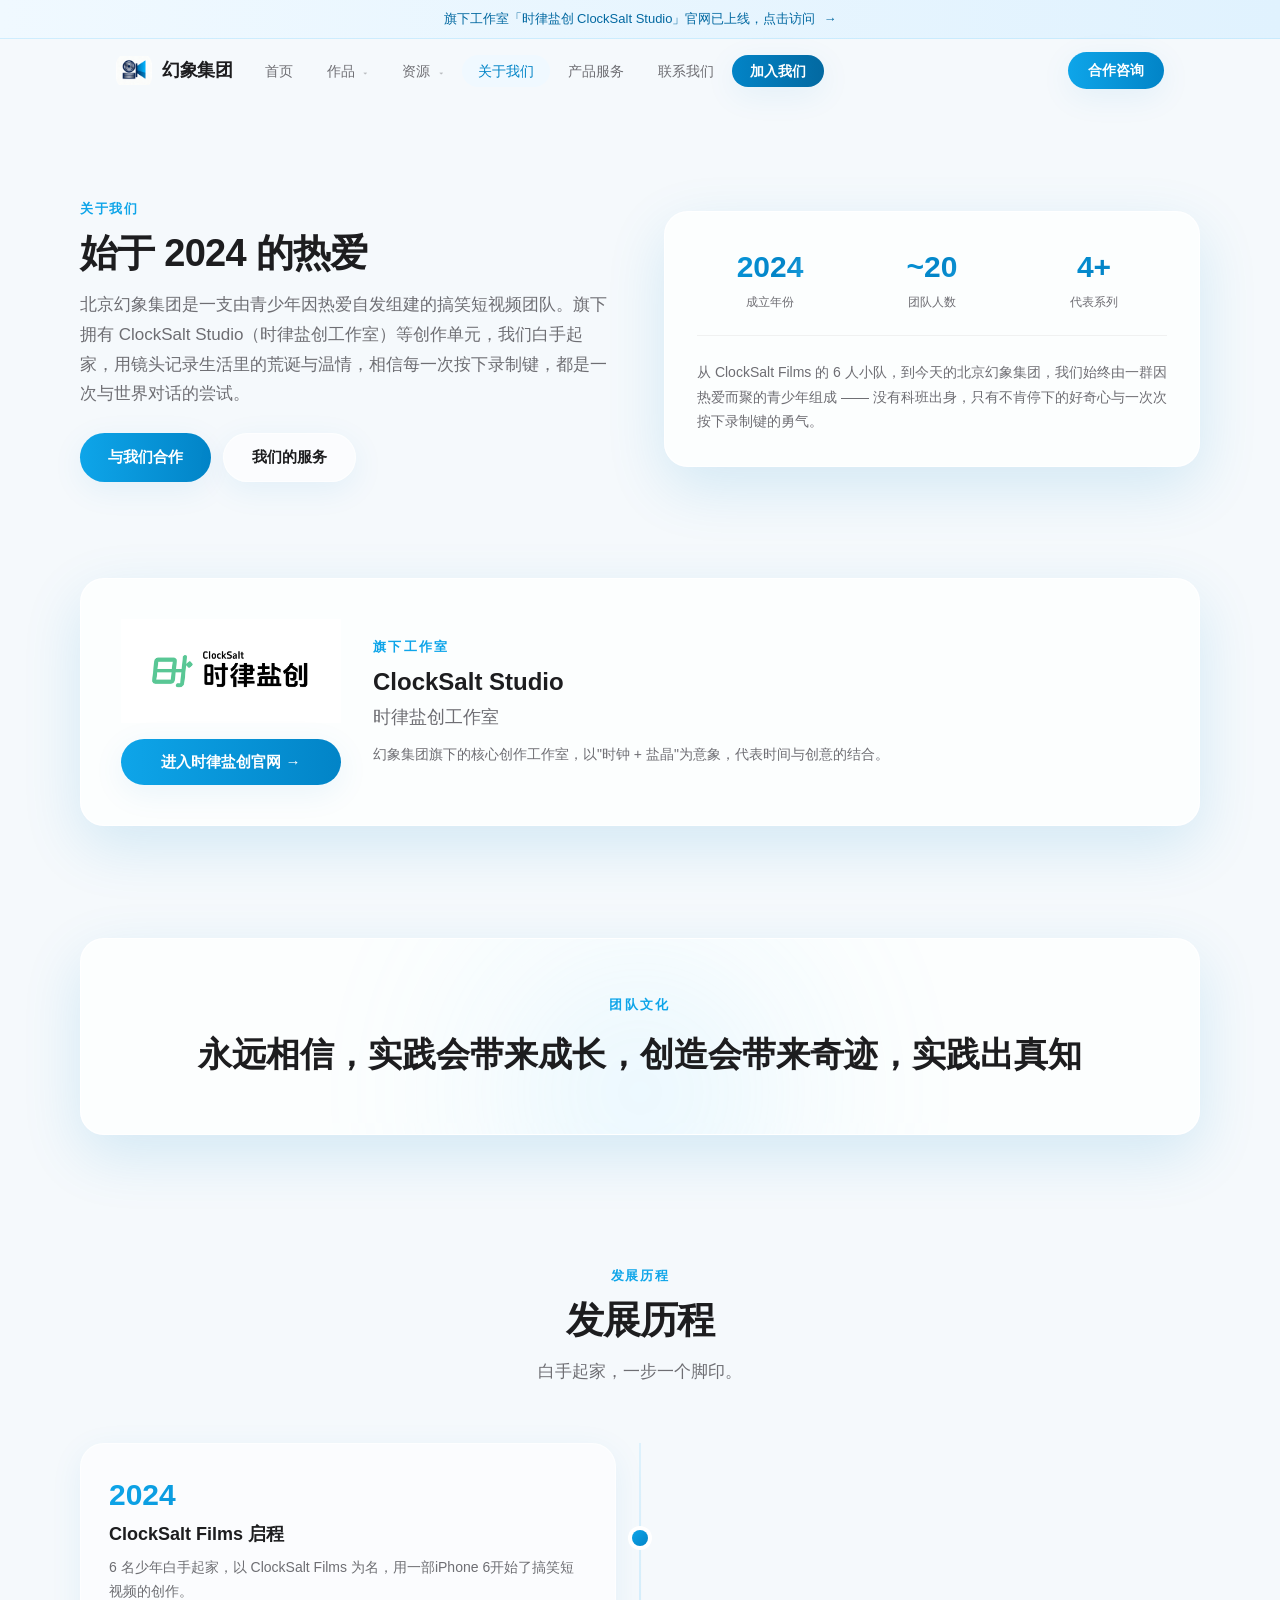
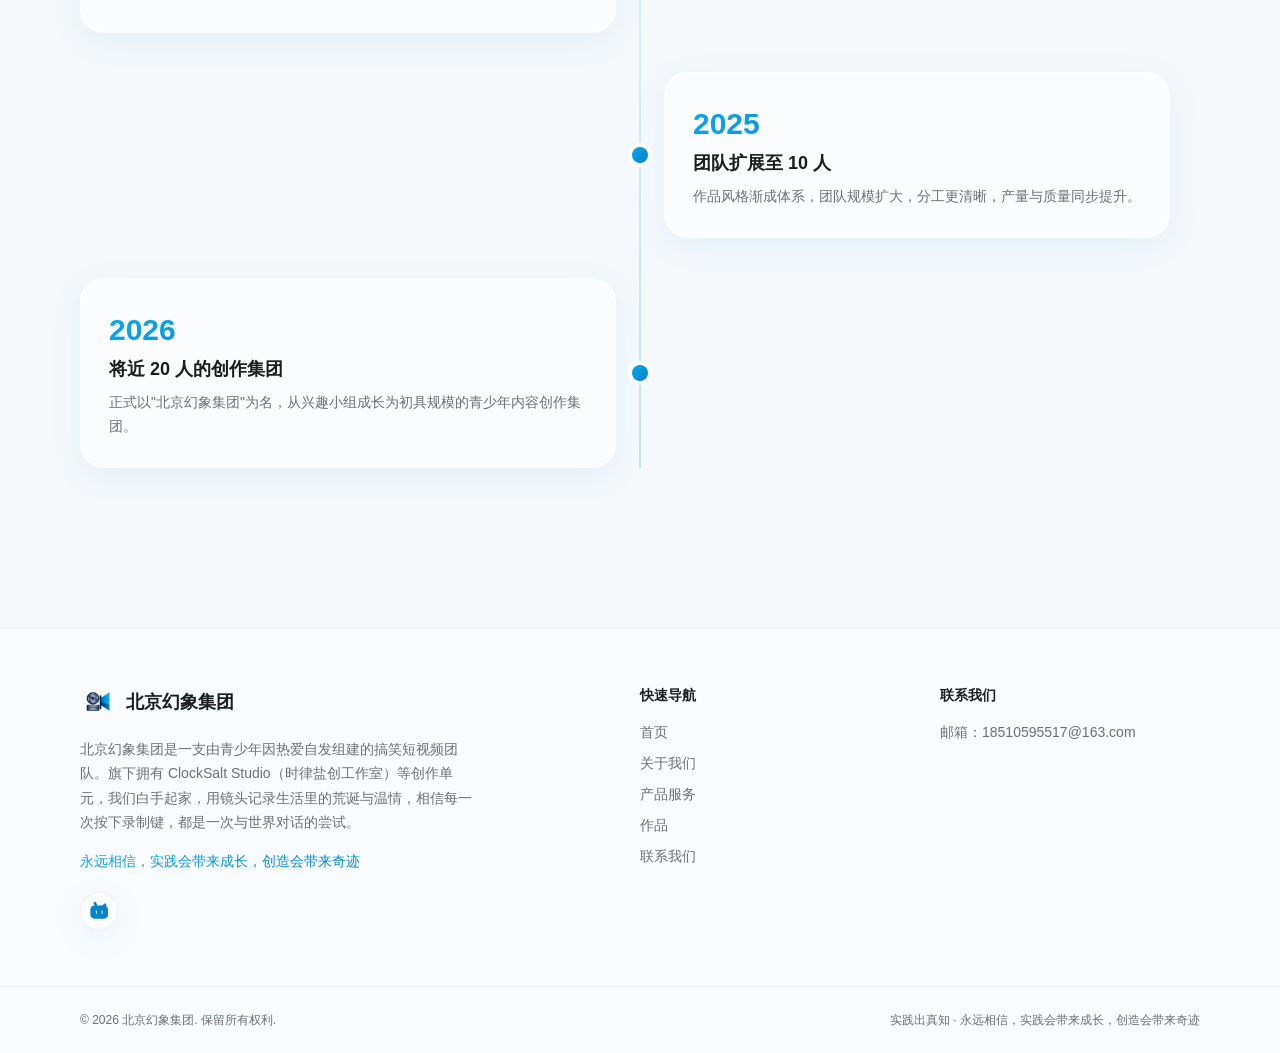
==== about.html @ 4c4ef6c3 "Add files via upload" ====
<!DOCTYPE html>
<html lang="zh-CN">
<head>
  <meta charset="UTF-8" />
  <meta name="viewport" content="width=device-width, initial-scale=1.0" />
  <title>关于我们 —— 北京幻象集团</title>
  <meta name="description" content="始于 2024 的热爱。北京幻象集团由一群因热爱而聚的青少年组成，从 ClockSalt Films 的 6 人小队成长为将近 20 人的创作集团。" />
  <link rel="icon" type="image/svg+xml" href="assets/logo-huanxiang.png" />
  <link rel="stylesheet" href="css/style.css" />
</head>
<body>

  <!-- ===== 导航栏 ===== -->
  <header class="navbar">
    <a class="announce-strip" href="https://clocksalt1312.github.io" target="_blank" rel="noopener noreferrer">
      旗下工作室「时律盐创 ClockSalt Studio」官网已上线，点击访问 <span class="arrow">→</span>
    </a>
    <nav class="navbar-inner">
      <a href="index.html" class="nav-logo">
        <img src="assets/logo-huanxiang.png" alt="北京幻象集团 Logo" />
        <span>幻象集团</span>
      </a>
      <ul class="nav-links">
        <li><a href="index.html">首页</a></li>
        <li class="has-dropdown">
          <a href="works.html">作品 <span class="caret">▾</span></a>
          <div class="nav-dropdown glass-strong">
            <a class="nav-dropdown-link" href="https://space.bilibili.com/3494359196502977/lists/8658534?type=season" target="_blank" rel="noopener">《公园瞎晃实录》<span class="tag-new">NEW</span></a>
            <a class="nav-dropdown-link" href="https://space.bilibili.com/3494359196502977/lists/5940657?type=season" target="_blank" rel="noopener">《逃单惊魂》</a>
            <a class="nav-dropdown-link" href="https://space.bilibili.com/3494359196502977/lists/5930737?type=season" target="_blank" rel="noopener">《奶龙风云1》</a>
            <a class="nav-dropdown-link" href="https://www.bilibili.com/video/BV1JXviBsEmG" target="_blank" rel="noopener">《过年》</a>
            <a class="nav-dropdown-link" href="https://www.bilibili.com/video/BV12yfXBuE7D" target="_blank" rel="noopener">《铁门漂流记》</a>
            <div class="nav-dropdown-footer">
              <a href="works.html">查看全部作品 →</a>
            </div>
          </div>
        </li>
        <li class="has-dropdown">
          <a href="resources.html">资源 <span class="caret">▾</span></a>
          <div class="nav-dropdown glass-strong">
            <a class="nav-dropdown-link" href="https://1849677050.share.123pan.cn/123pan/cn3ovd-cGKn3?pwd=TtZl#" target="_blank" rel="noopener">《逃单惊魂》系列资源</a>
            <a class="nav-dropdown-link" href="https://1849677050.share.123pan.cn/123pan/cn3ovd-40o23?pwd=vuzb#" target="_blank" rel="noopener">《奶龙风云1》系列资源</a>
            <a class="nav-dropdown-link" href="https://1849677050.share.123pan.cn/123pan/cn3ovd-Yn623?pwd=z4V4#" target="_blank" rel="noopener">《过年》资源</a>
            <a class="nav-dropdown-link" href="https://1849677050.share.123pan.cn/123pan/cn3ovd-jhN23?pwd=LyRt#" target="_blank" rel="noopener">《铁门漂流记》资源</a>
            <div class="nav-dropdown-footer">
              <a href="resources.html">查看全部资源 →</a>
            </div>
          </div>
        </li>
        <li><a href="about.html" class="active">关于我们</a></li>
        <li><a href="services.html">产品服务</a></li>
        <li><a href="contact.html">联系我们</a></li>
        <li><a href="https://clocksalt1312.github.io/jobs.html" target="_blank" rel="noopener" class="btn-jobs">加入我们</a></li>
      </ul>
      <div class="nav-right">
        <a href="contact.html" class="nav-cta">合作咨询</a>
        <button class="hamburger" aria-label="切换菜单">
          <span class="bars"><span class="bar"></span><span class="bar"></span><span class="bar"></span></span>
        </button>
      </div>
    </nav>
    <div class="mobile-menu">
      <ul class="mobile-menu-list glass-strong">
        <li><a href="index.html">首页</a></li>
        <li><a href="about.html" class="active">关于我们</a></li>
        <li><a href="services.html">产品服务</a></li>
        <li><a href="works.html">作品</a></li>
        <li><a href="resources.html">资源</a></li>
        <li><a href="contact.html">联系我们</a></li>
        <li><a href="https://clocksalt1312.github.io/jobs.html" target="_blank" rel="noopener" class="m-cta" style="background:linear-gradient(90deg, #0284c7, #0369a1);">加入我们</a></li>
      </ul>
    </div>
  </header>

  <main class="page-top">
    <!-- ===== 公司简介 ===== -->
    <section class="section container">
      <div class="about-grid">
        <div class="reveal">
          <div class="section-head left">
            <span class="eyebrow">关于我们</span>
            <h2>始于 2024 的热爱</h2>
            <p class="subtitle">北京幻象集团是一支由青少年因热爱自发组建的搞笑短视频团队。旗下拥有 ClockSalt Studio（时律盐创工作室）等创作单元，我们白手起家，用镜头记录生活里的荒诞与温情，相信每一次按下录制键，都是一次与世界对话的尝试。</p>
          </div>
          <div class="about-actions">
            <a href="contact.html" class="btn btn-primary">与我们合作</a>
            <a href="services.html" class="btn btn-glass">我们的服务</a>
          </div>
        </div>

        <div class="reveal" data-delay="120">
          <div class="card glass-strong stats-card">
            <div class="stats-row">
              <div>
                <p class="stat-num text-gradient">2024</p>
                <p class="stat-label">成立年份</p>
              </div>
              <div>
                <p class="stat-num text-gradient">~20</p>
                <p class="stat-label">团队人数</p>
              </div>
              <div>
                <p class="stat-num text-gradient">4+</p>
                <p class="stat-label">代表系列</p>
              </div>
            </div>
            <p class="stats-note">
              从 ClockSalt Films 的 6 人小队，到今天的北京幻象集团，我们始终由一群因热爱而聚的青少年组成 —— 没有科班出身，只有不肯停下的好奇心与一次次按下录制键的勇气。
            </p>
          </div>
        </div>
      </div>
    </section>

    <!-- ===== ClockSalt Studio 旗下工作室 ===== -->
    <section class="section container">
      <div class="reveal">
        <div class="card glass-strong studio-card">
          <div class="studio-flex">
            <div class="studio-logo-side">
              <img src="assets/logo-clocksalt.png" alt="ClockSalt Studio Logo" style="width:220px;height:auto;" />
              <a href="https://clocksalt1312.github.io" target="_blank" rel="noopener noreferrer" class="btn btn-primary" style="width:100%;">进入时律盐创官网 →</a>
            </div>
            <div>
              <p class="studio-eyebrow">旗下工作室</p>
              <h3 class="studio-name">ClockSalt Studio</h3>
              <p class="studio-cn">时律盐创工作室</p>
              <p class="card-text-sm">幻象集团旗下的核心创作工作室，以"时钟 + 盐晶"为意象，代表时间与创意的结合。</p>
            </div>
          </div>
        </div>
      </div>
    </section>

    <!-- ===== 团队文化 ===== -->
    <section class="section-lg container">
      <div class="reveal">
        <div class="card glass-strong culture-card">
          <div class="aurora" style="width:30vw;height:30vw;top:-20%;left:50%;transform:translateX(-50%);background:radial-gradient(circle, #7dd3fc, transparent 70%);"></div>
          <p class="culture-eyebrow">团队文化</p>
          <p class="culture-text">永远相信，实践会带来成长，创造会带来奇迹，实践出真知</p>
        </div>
      </div>
    </section>

    <!-- ===== 发展历程 ===== -->
    <section class="section-lg container">
      <div class="section-head reveal">
        <span class="eyebrow">发展历程</span>
        <h2>发展历程</h2>
        <p class="subtitle">白手起家，一步一个脚印。</p>
      </div>
      <div class="timeline">
        <div class="timeline-line"></div>
        <div class="timeline-items">
          <div class="reveal">
            <div class="timeline-item">
              <div class="timeline-content">
                <div class="card glass timeline-card">
                  <p class="timeline-year text-gradient">2024</p>
                  <h3 class="timeline-title">ClockSalt Films 启程</h3>
                  <p class="timeline-desc">6 名少年白手起家，以 ClockSalt Films 为名，用一部iPhone 6开始了搞笑短视频的创作。</p>
                </div>
              </div>
              <div class="timeline-dot"></div>
            </div>
          </div>
          <div class="reveal" data-delay="100">
            <div class="timeline-item flip">
              <div class="timeline-content">
                <div class="card glass timeline-card">
                  <p class="timeline-year text-gradient">2025</p>
                  <h3 class="timeline-title">团队扩展至 10 人</h3>
                  <p class="timeline-desc">作品风格渐成体系，团队规模扩大，分工更清晰，产量与质量同步提升。</p>
                </div>
              </div>
              <div class="timeline-dot"></div>
            </div>
          </div>
          <div class="reveal" data-delay="200">
            <div class="timeline-item">
              <div class="timeline-content">
                <div class="card glass timeline-card">
                  <p class="timeline-year text-gradient">2026</p>
                  <h3 class="timeline-title">将近 20 人的创作集团</h3>
                  <p class="timeline-desc">正式以"北京幻象集团"为名，从兴趣小组成长为初具规模的青少年内容创作集团。</p>
                </div>
              </div>
              <div class="timeline-dot"></div>
            </div>
          </div>
        </div>
      </div>
    </section>
  </main>

  <!-- ===== 页脚 ===== -->
  <footer class="footer">
    <div class="container footer-grid">
      <div class="footer-brand">
        <div class="footer-logo-row">
          <img src="assets/logo-huanxiang.png" alt="北京幻象集团 Logo" />
          <span>北京幻象集团</span>
        </div>
        <p class="footer-intro">北京幻象集团是一支由青少年因热爱自发组建的搞笑短视频团队。旗下拥有 ClockSalt Studio（时律盐创工作室）等创作单元，我们白手起家，用镜头记录生活里的荒诞与温情，相信每一次按下录制键，都是一次与世界对话的尝试。</p>
        <p class="footer-manifesto text-gradient">永远相信，实践会带来成长，创造会带来奇迹</p>
        <div class="social-icons">
          <a class="social-icon" href="https://space.bilibili.com/3494359196502977?spm_id_from=333.1007.0.0" target="_blank" rel="noopener" aria-label="哔哩哔哩主页">
            <svg viewBox="0 0 24 24" fill="currentColor" xmlns="http://www.w3.org/2000/svg">
              <path d="M17.813 4.653h.854c1.51.054 2.769.578 3.773 1.574 1 1.012 1.594 2.298 1.585 3.85v6.845c0 1.546-.5 2.833-1.5 3.86-1 1.012-2.257 1.57-3.771 1.574H5.74c-1.515-.005-2.769-.563-3.771-1.574C1 19.755.5 18.468.5 16.922v-6.846c0-1.55.5-2.836 1.5-3.85 1.002-.996 2.256-1.52 3.771-1.573h.854l-1.355-1.295c-.39-.39-.595-.857-.595-1.43 0-.572.205-1.04.595-1.43.39-.39.857-.585 1.43-.585.572 0 1.04.195 1.43.585L9.553 4.65h6.93l1.928-1.928c.39-.39.857-.585 1.43-.585.572 0 1.04.195 1.43.585.39.39.585.857.585 1.43 0 .572-.195 1.04-.585 1.43l-1.355 1.297zm-9.4 6.745c-.39 0-.595.196-.595.586v3.34c0 .39.205.586.595.586.39 0 .586-.196.586-.586v-3.34c0-.39-.195-.586-.586-.586zm7.74 0c-.39 0-.586.196-.586.586v3.34c0 .39.195.586.586.586.39 0 .585-.196.585-.586v-3.34c0-.39-.195-.586-.585-.586z"/>
            </svg>
          </a>
        </div>
      </div>
      <div>
        <h4>快速导航</h4>
        <ul class="footer-links">
          <li><a href="index.html">首页</a></li>
          <li><a href="about.html">关于我们</a></li>
          <li><a href="services.html">产品服务</a></li>
          <li><a href="works.html">作品</a></li>
          <li><a href="contact.html">联系我们</a></li>
        </ul>
      </div>
      <div>
        <h4>联系我们</h4>
        <ul class="footer-links">
          <li>邮箱：18510595517@163.com</li>
        </ul>
      </div>
    </div>
    <div class="footer-bottom">
      <div class="container footer-bottom-inner">
        <p>© 2026 北京幻象集团. 保留所有权利.</p>
        <p>实践出真知 · 永远相信，实践会带来成长，创造会带来奇迹</p>
      </div>
    </div>
  </footer>

  <script src="js/main.js"></script>
</body>
</html>
---- css/style.css ----
/* ============================================================
   北京幻象集团官网 —— 纯静态版样式
   液态玻璃（Liquid Glass）设计系统 · 天蓝色主题
   ============================================================ */

:root {
  --bg: #f5f9fc;
  --ink: #1d1d1f;
  --graphite: #6e6e73;
  --glass-bg: rgba(255, 255, 255, 0.55);
  --glass-border: rgba(255, 255, 255, 0.65);
  /* 天蓝色系 */
  --mirage-50: #f0f9ff;
  --mirage-100: #e0f2fe;
  --mirage-200: #bae6fd;
  --mirage-300: #7dd3fc;
  --mirage-400: #38bdf8;
  --mirage-500: #0ea5e9;
  --mirage-600: #0284c7;
  --mirage-700: #0369a1;
  --shadow-glass: 0 8px 32px rgba(2, 132, 199, 0.08);
  --shadow-glass-lg: 0 20px 60px rgba(2, 132, 199, 0.14);
  --ease-out: cubic-bezier(0.22, 1, 0.36, 1);
}

* { box-sizing: border-box; margin: 0; padding: 0; }

html { scroll-behavior: smooth; }

body {
  background: var(--bg);
  color: var(--ink);
  font-family: -apple-system, BlinkMacSystemFont, 'PingFang SC',
    'Helvetica Neue', 'Microsoft YaHei', sans-serif;
  -webkit-font-smoothing: antialiased;
  text-rendering: optimizeLegibility;
  overflow-x: hidden;
  line-height: 1.5;
}

a { color: inherit; text-decoration: none; }
ul { list-style: none; }
img { display: block; max-width: 100%; }

.container {
  max-width: 1120px;
  margin: 0 auto;
  padding-left: 24px;
  padding-right: 24px;
}
@media (min-width: 640px) {
  .container { padding-left: 36px; padding-right: 36px; }
}

/* ===== 玻璃材质 ===== */
.glass {
  background: var(--glass-bg);
  backdrop-filter: blur(20px) saturate(180%);
  -webkit-backdrop-filter: blur(20px) saturate(180%);
  border: 1px solid var(--glass-border);
  box-shadow: var(--shadow-glass);
}
.glass-strong {
  background: rgba(255, 255, 255, 0.72);
  backdrop-filter: blur(28px) saturate(200%);
  -webkit-backdrop-filter: blur(28px) saturate(200%);
  border: 1px solid rgba(255, 255, 255, 0.8);
  box-shadow: var(--shadow-glass-lg);
}
.card {
  border-radius: 24px;
  transition: transform 0.35s var(--ease-out), box-shadow 0.35s var(--ease-out);
}
a > .card:hover, .card.hoverable:hover {
  transform: translateY(-4px);
  box-shadow: var(--shadow-glass-lg);
}

/* ===== 渐变文字（天蓝） ===== */
.text-gradient {
  background: linear-gradient(120deg, #0ea5e9 0%, #0284c7 55%, #38bdf8 100%);
  -webkit-background-clip: text;
  background-clip: text;
  -webkit-text-fill-color: transparent;
  color: transparent;
}

/* ===== 极光背景斑（低饱和，克制） ===== */
.aurora {
  position: absolute;
  border-radius: 9999px;
  filter: blur(100px);
  opacity: 0.3;
  pointer-events: none;
}
@keyframes float {
  0%, 100% { transform: translateY(0); }
  50% { transform: translateY(-12px); }
}
.animate-float { animation: float 6s ease-in-out infinite; }

/* ===== 几何图标（替代 emoji，去 AI 味） ===== */
.card-icon {
  display: grid;
  place-items: center;
  width: 52px;
  height: 52px;
  margin-bottom: 20px;
  border-radius: 16px;
  background: linear-gradient(135deg, var(--mirage-400), var(--mirage-600));
  box-shadow: var(--shadow-glass);
}
.card-icon svg {
  width: 24px;
  height: 24px;
  stroke: #fff;
  fill: none;
  stroke-width: 2;
  stroke-linecap: round;
  stroke-linejoin: round;
}

/* ===== 滚动揭示 ===== */
.reveal {
  opacity: 0;
  transform: translateY(28px);
  transition: opacity 0.7s var(--ease-out), transform 0.7s var(--ease-out);
  will-change: opacity, transform;
}
.reveal.is-visible { opacity: 1; transform: translateY(0); }

/* ===== 顶部公告条（时律盐创官网入口） ===== */
.announce-strip {
  display: flex;
  align-items: center;
  justify-content: center;
  gap: 8px;
  padding: 9px 16px;
  font-size: 13px;
  font-weight: 500;
  color: var(--mirage-700);
  background: linear-gradient(90deg, var(--mirage-50), var(--mirage-100));
  border-bottom: 1px solid rgba(186, 230, 253, 0.6);
  text-align: center;
  transition: background 0.2s;
}
.announce-strip:hover { background: linear-gradient(90deg, var(--mirage-100), var(--mirage-200)); }
.announce-strip .arrow { font-weight: 700; }

/* ===== 导航栏 ===== */
.navbar {
  position: fixed;
  top: 0; left: 0; right: 0;
  z-index: 50;
  transition: all 0.3s;
}
.navbar.scrolled {
  background: rgba(255, 255, 255, 0.72);
  backdrop-filter: blur(28px) saturate(200%);
  -webkit-backdrop-filter: blur(28px) saturate(200%);
  border-bottom: 1px solid rgba(255, 255, 255, 0.8);
  box-shadow: var(--shadow-glass);
}
.navbar-inner {
  max-width: 1120px;
  margin: 0 auto;
  padding: 0 24px;
  height: 64px;
  display: flex;
  align-items: center;
  justify-content: flex-start;
  gap: 12px;
}
@media (min-width: 640px) { .navbar-inner { padding: 0 36px; gap: 16px; } }

.nav-logo {
  display: flex;
  align-items: center;
  gap: 10px;
  flex-shrink: 0;
}
.nav-logo img {
  height: 36px;
  width: 36px;
  border-radius: 12px;
  object-fit: contain;
}
.nav-logo span {
  font-size: 18px;
  font-weight: 600;
  letter-spacing: -0.02em;
  color: var(--ink);
}

.nav-links {
  display: none;
  align-items: center;
  gap: 2px;
}
@media (min-width: 768px) { .nav-links { display: flex; } }

.nav-links a {
  padding: 8px 16px;
  border-radius: 9999px;
  font-size: 14px;
  font-weight: 500;
  color: var(--graphite);
  transition: color 0.2s, background 0.2s;
}
.nav-links a:hover { color: var(--ink); background: rgba(0, 0, 0, 0.05); }
.nav-links a.active { color: var(--mirage-600); background: var(--mirage-50); }

/* ---- 作品下拉菜单（仅桌面端） ---- */
.has-dropdown { position: relative; }
.has-dropdown > a .caret {
  display: inline-block;
  font-size: 9px;
  margin-left: 5px;
  opacity: 0.45;
  transition: opacity 0.2s, transform 0.2s;
}
.has-dropdown:hover > a .caret { opacity: 1; transform: translateY(1px); }
.nav-dropdown {
  position: absolute;
  top: 100%;
  left: -8px;
  margin-top: 6px;
  min-width: 200px;
  padding: 6px;
  border-radius: 16px;
  opacity: 0;
  visibility: hidden;
  transform: translateY(-8px);
  transition: opacity 0.2s, visibility 0.2s, transform 0.2s;
  z-index: 100;
}
@media (min-width: 768px) {
  .has-dropdown:hover .nav-dropdown {
    opacity: 1;
    visibility: visible;
    transform: translateY(0);
  }
}
.nav-dropdown-link {
  display: block;
  padding: 10px 14px;
  border-radius: 10px;
  font-size: 14px;
  color: var(--ink) !important;
  font-weight: 400 !important;
  background: transparent !important;
  white-space: nowrap;
}
.nav-dropdown-link:hover {
  background: var(--mirage-50) !important;
  color: var(--mirage-600) !important;
}
.nav-dropdown-footer {
  margin-top: 4px;
  padding-top: 6px;
  border-top: 1px solid rgba(0, 0, 0, 0.06);
  text-align: center;
}
.nav-dropdown-footer a {
  display: block;
  padding: 8px 14px;
  border-radius: 10px;
  font-size: 13px;
  font-weight: 500;
  color: var(--mirage-600) !important;
  background: transparent !important;
}
.nav-dropdown-footer a:hover { background: var(--mirage-50) !important; }

/* ---- 右侧按钮组 ---- */
.nav-right {
  display: flex;
  align-items: center;
  gap: 8px;
  margin-left: auto;
  flex-shrink: 0;
}
@media (min-width: 768px) { .nav-right { gap: 8px; } }

.btn-jobs {
  padding: 8px 18px !important;
  border-radius: 9999px;
  font-size: 14px;
  font-weight: 600 !important;
  color: #fff !important;
  background: linear-gradient(90deg, #0284c7, #0369a1) !important;
  box-shadow: var(--shadow-glass);
  transition: all 0.3s !important;
  white-space: nowrap;
}
.btn-jobs:hover {
  transform: translateY(-2px);
  box-shadow: var(--shadow-glass-lg) !important;
}

/* ---- 合作咨询（导航右侧 CTA） ---- */
.nav-cta {
  padding: 8px 20px;
  border-radius: 9999px;
  font-size: 14px;
  font-weight: 600;
  color: #fff !important;
  background: linear-gradient(90deg, var(--mirage-500), var(--mirage-600));
  box-shadow: var(--shadow-glass);
  transition: all 0.3s var(--ease-out);
  white-space: nowrap;
}
.nav-cta:hover {
  transform: translateY(-2px);
  box-shadow: var(--shadow-glass-lg);
}

/* ---- 资源下拉标记（网盘图标风格） ---- */

/* 移动端汉堡 */
.hamburger {
  display: grid;
  place-items: center;
  width: 40px;
  height: 40px;
  border-radius: 12px;
  border: 1px solid var(--glass-border);
  background: var(--glass-bg);
  backdrop-filter: blur(20px);
  -webkit-backdrop-filter: blur(20px);
  cursor: pointer;
}
@media (min-width: 768px) { .hamburger { display: none; } }

.hamburger .bars {
  position: relative;
  display: block;
  width: 20px;
  height: 16px;
}
.hamburger .bar {
  position: absolute;
  left: 0;
  width: 20px;
  height: 2px;
  background: var(--ink);
  border-radius: 2px;
  transition: transform 0.3s, opacity 0.3s;
}
.hamburger .bar:nth-child(1) { top: 0; }
.hamburger .bar:nth-child(2) { top: 7px; }
.hamburger .bar:nth-child(3) { top: 14px; }
.navbar.menu-open .bar:nth-child(1) { transform: translateY(7px) rotate(45deg); }
.navbar.menu-open .bar:nth-child(2) { opacity: 0; }
.navbar.menu-open .bar:nth-child(3) { transform: translateY(-7px) rotate(-45deg); }

.mobile-menu {
  display: block;
  overflow: hidden;
  max-height: 0;
  opacity: 0;
  transition: max-height 0.3s, opacity 0.3s;
}
@media (min-width: 768px) { .mobile-menu { display: none; } }
.navbar.menu-open .mobile-menu { max-height: 500px; opacity: 1; }

.mobile-menu-list {
  margin: 4px 20px 16px;
  border-radius: 16px;
  padding: 8px;
  display: flex;
  flex-direction: column;
}
.mobile-menu-list a {
  display: block;
  padding: 12px 16px;
  border-radius: 12px;
  font-size: 16px;
  font-weight: 500;
  color: var(--ink);
  transition: background 0.2s;
}
.mobile-menu-list a:hover { background: rgba(0, 0, 0, 0.05); }
.mobile-menu-list a.active { color: var(--mirage-600); background: var(--mirage-50); }
.mobile-menu-list .m-cta {
  margin: 4px 8px 4px;
  text-align: center;
  padding: 12px 20px;
  border-radius: 12px;
  font-weight: 600;
  color: #fff;
  background: linear-gradient(90deg, var(--mirage-500), var(--mirage-600));
}
.mobile-menu-list .m-cta:hover { background: linear-gradient(90deg, var(--mirage-500), var(--mirage-600)); }

/* ===== 按钮 ===== */
.btn {
  display: inline-flex;
  align-items: center;
  justify-content: center;
  border: none;
  cursor: pointer;
  border-radius: 9999px;
  font-weight: 600;
  font-size: 15px;
  padding: 12px 28px;
  transition: all 0.3s var(--ease-out);
  font-family: inherit;
}
.btn-lg { padding: 14px 32px; font-size: 16px; }
.btn-primary {
  color: #fff;
  background: linear-gradient(90deg, var(--mirage-500), var(--mirage-600));
  box-shadow: var(--shadow-glass);
}
.btn-primary:hover {
  box-shadow: var(--shadow-glass-lg);
  transform: translateY(-2px);
}
.btn-primary:disabled { opacity: 0.6; cursor: not-allowed; transform: none; }
.btn-glass {
  color: var(--ink);
  background: var(--glass-bg);
  backdrop-filter: blur(20px);
  -webkit-backdrop-filter: blur(20px);
  border: 1px solid var(--glass-border);
  box-shadow: var(--shadow-glass);
}
.btn-glass:hover { box-shadow: var(--shadow-glass-lg); transform: translateY(-2px); }
.btn-outline {
  color: var(--mirage-600);
  background: transparent;
  border: 1.5px solid var(--mirage-300);
}
.btn-outline:hover { background: var(--mirage-50); transform: translateY(-2px); }

/* ===== 章节标题 ===== */
.section-head { text-align: center; }
.section-head.left { text-align: left; }
.eyebrow {
  display: inline-block;
  font-size: 13px;
  font-weight: 600;
  letter-spacing: 0.12em;
  color: var(--mirage-500);
  margin-bottom: 12px;
}
.section-head h2 {
  font-size: 30px;
  font-weight: 700;
  letter-spacing: -0.02em;
  color: var(--ink);
  line-height: 1.2;
}
@media (min-width: 640px) { .section-head h2 { font-size: 38px; } }
.section-head .subtitle {
  margin-top: 14px;
  font-size: 17px;
  color: var(--graphite);
  line-height: 1.75;
  max-width: 640px;
}
.section-head:not(.left) .subtitle { margin-left: auto; margin-right: auto; }

/* ===== 徽标 pill ===== */
.pill {
  display: inline-flex;
  align-items: center;
  gap: 8px;
  padding: 6px 16px;
  border-radius: 9999px;
  font-size: 14px;
  font-weight: 500;
  color: var(--graphite);
}
.pill .dot {
  width: 8px; height: 8px;
  border-radius: 9999px;
  background: var(--mirage-500);
}
.pill .dot.pulse { animation: pulse 2s infinite; }
@keyframes pulse {
  0%, 100% { opacity: 1; }
  50% { opacity: 0.4; }
}

.tag {
  display: inline-block;
  padding: 4px 12px;
  border-radius: 9999px;
  background: var(--mirage-50);
  color: var(--mirage-600);
  font-size: 12px;
  font-weight: 600;
}

/* NEW 徽标（作品下拉） */
.tag-new {
  display: inline-block;
  padding: 1px 6px;
  margin-left: 6px;
  border-radius: 9999px;
  background: var(--mirage-500);
  color: #fff;
  font-size: 10px;
  font-weight: 700;
  vertical-align: 1px;
}

.link-arrow {
  color: var(--mirage-600);
  font-weight: 500;
  font-size: 15px;
}
.link-arrow:hover { text-decoration: underline; }

/* ===== 页面通用区块 ===== */
.page-top { padding-top: 148px; }
.section { padding: 48px 0; }
.section-lg { padding: 64px 0; }

/* ===== 首页英雄区（参考时律盐创官网） ===== */
.hero {
  position: relative;
  padding: 190px 0 100px;
  overflow: hidden;
}
@media (min-width: 640px) { .hero { padding: 220px 0 130px; } }
.hero-inner { text-align: center; position: relative; }
.hero h1 {
  font-size: 46px;
  font-weight: 800;
  letter-spacing: -0.03em;
  line-height: 1.08;
  color: var(--ink);
}
@media (min-width: 640px) { .hero h1 { font-size: 64px; } }
@media (min-width: 1024px) { .hero h1 { font-size: 76px; } }
.hero h1 .grad {
  background: linear-gradient(120deg, #0ea5e9 0%, #0284c7 55%, #38bdf8 100%);
  -webkit-background-clip: text;
  background-clip: text;
  -webkit-text-fill-color: transparent;
  color: transparent;
}
.hero .slogan {
  margin-top: 18px;
  font-size: 22px;
  font-weight: 600;
}
@media (min-width: 640px) { .hero .slogan { font-size: 28px; } }
.hero .manifesto {
  margin: 20px auto 0;
  max-width: 620px;
  font-size: 17px;
  color: var(--graphite);
  line-height: 1.8;
}
@media (min-width: 640px) { .hero .manifesto { font-size: 18px; } }
.hero .btn-row {
  margin-top: 40px;
  display: flex;
  flex-direction: column;
  align-items: center;
  justify-content: center;
  gap: 16px;
}
@media (min-width: 640px) { .hero .btn-row { flex-direction: row; } }

/* ===== 时律盐创横幅（首页醒目入口） ===== */
.studio-banner {
  position: relative;
  overflow: hidden;
  border-radius: 28px;
  padding: 44px 28px;
  text-align: center;
}
@media (min-width: 640px) { .studio-banner { padding: 56px 64px; } }
.studio-banner img {
  height: 88px;
  width: auto;
  margin: 0 auto 20px;
  object-fit: contain;
}
@media (min-width: 640px) { .studio-banner img { height: 110px; } }
.studio-banner .sb-eyebrow {
  font-size: 13px;
  font-weight: 600;
  letter-spacing: 0.18em;
  text-transform: uppercase;
  color: var(--mirage-500);
  margin-bottom: 14px;
}
.studio-banner .sb-desc {
  margin: 0 auto 28px;
  max-width: 560px;
  font-size: 16px;
  color: var(--graphite);
  line-height: 1.75;
}

/* ===== 网格 ===== */
.grid { display: grid; gap: 24px; }
.grid-3 { grid-template-columns: 1fr; }
.grid-4 { grid-template-columns: 1fr; }
.grid-2 { grid-template-columns: 1fr; }
@media (min-width: 640px) {
  .grid-4 { grid-template-columns: repeat(2, 1fr); }
}
@media (min-width: 768px) {
  .grid-3 { grid-template-columns: repeat(3, 1fr); }
  .grid-2 { grid-template-columns: repeat(2, 1fr); }
}
@media (min-width: 1024px) {
  .grid-4 { grid-template-columns: repeat(4, 1fr); }
}

/* ===== 卡片内容 ===== */
.card-body { padding: 32px; height: 100%; }
.card-body-sm { padding: 24px; height: 100%; }
.card-body-md { padding: 28px; height: 100%; }
.card-icon { font-size: 36px; margin-bottom: 20px; }
.card-title { font-size: 20px; font-weight: 600; color: var(--ink); margin-bottom: 12px; }
.card-title-lg { font-size: 20px; font-weight: 600; color: var(--ink); margin-bottom: 8px; }
.card-text { color: var(--graphite); line-height: 1.7; font-size: 15px; }
.card-text-sm { color: var(--graphite); line-height: 1.7; font-size: 14px; }

/* ===== 作品卡 ===== */
.work-head {
  display: flex;
  align-items: center;
  justify-content: space-between;
  margin-bottom: 12px;
}
.work-card { display: flex; flex-direction: column; height: 100%; }
.work-card .grow { flex: 1; }
.mt-auto-link { margin-top: 16px; display: inline-block; font-size: 14px; }

/* ===== CTA 大卡 ===== */
.cta-card {
  padding: 56px 32px;
  text-align: center;
  border-radius: 24px;
}
@media (min-width: 640px) { .cta-card { padding: 56px 64px; } }
.cta-card h2 {
  font-size: 28px;
  font-weight: 700;
  color: var(--ink);
}
@media (min-width: 640px) { .cta-card h2 { font-size: 36px; } }
.cta-card p {
  margin: 16px auto 0;
  font-size: 17px;
  color: var(--graphite);
  max-width: 520px;
  line-height: 1.7;
}
.cta-card .btn-row {
  margin-top: 32px;
  display: flex;
  flex-direction: column;
  align-items: center;
  justify-content: center;
  gap: 16px;
}
@media (min-width: 640px) { .cta-card .btn-row { flex-direction: row; } }

/* ===== 关于页：统计卡 ===== */
.about-grid {
  display: grid;
  gap: 48px;
  align-items: center;
  grid-template-columns: 1fr;
}
@media (min-width: 1024px) { .about-grid { grid-template-columns: 1fr 1fr; } }
.stats-card { padding: 32px; border-radius: 24px; }
.stats-row {
  display: grid;
  grid-template-columns: repeat(3, 1fr);
  gap: 16px;
  text-align: center;
}
.stat-num { font-size: 30px; font-weight: 700; }
.stat-label { font-size: 12px; color: var(--graphite); margin-top: 4px; }
.stats-note {
  margin-top: 24px;
  padding-top: 24px;
  border-top: 1px solid rgba(0, 0, 0, 0.05);
  font-size: 14px;
  color: var(--graphite);
  line-height: 1.75;
}
.about-actions { margin-top: 24px; display: flex; flex-wrap: wrap; gap: 12px; }

/* ===== ClockSalt 工作室卡（关于页） ===== */
.studio-card { padding: 32px; border-radius: 24px; }
@media (min-width: 640px) { .studio-card { padding: 40px; } }
.studio-flex {
  display: flex;
  flex-direction: column;
  align-items: center;
  gap: 32px;
  text-align: center;
}
@media (min-width: 640px) {
  .studio-flex { flex-direction: row; text-align: left; }
}
.studio-logo-side { flex-shrink: 0; display: flex; flex-direction: column; align-items: center; gap: 16px; }
.studio-logo-side img { width: 220px; height: auto; object-fit: contain; }
.studio-eyebrow {
  font-size: 13px;
  font-weight: 600;
  letter-spacing: 0.18em;
  text-transform: uppercase;
  color: var(--mirage-500);
  margin-bottom: 8px;
}
.studio-name { font-size: 24px; font-weight: 700; color: var(--ink); margin-bottom: 4px; }
.studio-cn { font-size: 18px; color: var(--graphite); margin-bottom: 12px; }

/* ===== 文化大卡 ===== */
.culture-card {
  padding: 56px 32px;
  text-align: center;
  position: relative;
  overflow: hidden;
  border-radius: 24px;
}
@media (min-width: 640px) { .culture-card { padding: 56px 64px; } }
.culture-eyebrow {
  position: relative;
  font-size: 13px;
  font-weight: 600;
  letter-spacing: 0.18em;
  text-transform: uppercase;
  color: var(--mirage-500);
  margin-bottom: 16px;
}
.culture-text {
  position: relative;
  font-size: 22px;
  font-weight: 700;
  color: var(--ink);
  line-height: 1.4;
}
@media (min-width: 640px) { .culture-text { font-size: 34px; } }

/* ===== 时间轴 ===== */
.timeline { position: relative; margin-top: 56px; }
.timeline-line {
  display: none;
  position: absolute;
  left: 50%; top: 0; bottom: 0;
  width: 1px;
  transform: translateX(-50%);
  background: linear-gradient(to bottom, var(--mirage-300), var(--mirage-400), var(--mirage-600));
  opacity: 0.4;
}
@media (min-width: 768px) { .timeline-line { display: block; } }
.timeline-items { display: flex; flex-direction: column; gap: 40px; }
.timeline-item { position: relative; }
@media (min-width: 768px) {
  .timeline-item {
    display: grid;
    grid-template-columns: 1fr 1fr;
    gap: 48px;
    align-items: center;
  }
  .timeline-item.flip { direction: rtl; }
  .timeline-item.flip > * { direction: ltr; }
}
@media (min-width: 768px) {
  .timeline-item:not(.flip) .timeline-content { text-align: right; }
  .timeline-item.flip .timeline-content { text-align: left; }
}
.timeline-card {
  display: inline-block;
  padding: 28px;
  border-radius: 24px;
  text-align: left;
}
.timeline-year { font-size: 30px; font-weight: 700; }
.timeline-title { font-size: 18px; font-weight: 600; color: var(--ink); margin-top: 4px; }
.timeline-desc { font-size: 14px; color: var(--graphite); margin-top: 8px; line-height: 1.7; }
.timeline-dot {
  display: none;
  position: absolute;
  left: 50%; top: 50%;
  transform: translate(-50%, -50%);
  width: 16px; height: 16px;
  border-radius: 9999px;
  background: linear-gradient(135deg, var(--mirage-500), var(--mirage-600));
  box-shadow: 0 0 0 4px #fff;
}
@media (min-width: 768px) { .timeline-dot { display: block; } }

/* ===== 服务流程 ===== */
.step-num { font-size: 30px; font-weight: 700; color: var(--mirage-300); }
.step-title { font-size: 18px; font-weight: 600; color: var(--ink); margin-top: 8px; margin-bottom: 8px; }
.chip-list { display: flex; flex-wrap: wrap; gap: 8px; margin-top: 20px; }
.chip {
  padding: 6px 12px;
  border-radius: 9999px;
  background: var(--mirage-50);
  color: var(--mirage-600);
  font-size: 14px;
  font-weight: 500;
}

/* ===== 页头（子页面） ===== */
.page-head { text-align: center; padding: 48px 0; }
.page-head h1 {
  font-size: 36px;
  font-weight: 700;
  letter-spacing: -0.02em;
  color: var(--ink);
}
@media (min-width: 640px) { .page-head h1 { font-size: 48px; } }
.page-head .lead {
  margin: 20px auto 0;
  max-width: 640px;
  font-size: 18px;
  color: var(--graphite);
  line-height: 1.75;
}
.mb-pill { margin-bottom: 24px; }

/* ===== 联系页（精简版：仅邮箱） ===== */
.contact-simple {
  max-width: 640px;
  margin: 0 auto;
}
.email-card {
  padding: 48px 32px;
  border-radius: 28px;
  text-align: center;
  position: relative;
  overflow: hidden;
}
@media (min-width: 640px) { .email-card { padding: 56px 48px; } }
.email-card .ec-icon { font-size: 44px; margin-bottom: 20px; position: relative; }
.email-card .ec-label {
  position: relative;
  font-size: 13px;
  font-weight: 600;
  letter-spacing: 0.18em;
  text-transform: uppercase;
  color: var(--mirage-500);
  margin-bottom: 14px;
}
.email-card .ec-addr {
  position: relative;
  display: inline-block;
  font-size: 21px;
  font-weight: 700;
  color: var(--mirage-600);
  word-break: break-all;
  padding: 14px 26px;
  border-radius: 16px;
  background: var(--mirage-50);
  border: 1px solid var(--mirage-200);
  transition: all 0.25s;
}
@media (min-width: 640px) { .email-card .ec-addr { font-size: 26px; } }
.email-card .ec-addr:hover {
  background: var(--mirage-100);
  transform: translateY(-2px);
  box-shadow: var(--shadow-glass);
}
.email-card .ec-hint {
  position: relative;
  margin-top: 20px;
  font-size: 14px;
  color: var(--graphite);
  line-height: 1.75;
}
.contact-links-row {
  margin-top: 28px;
  display: flex;
  flex-direction: column;
  align-items: center;
  justify-content: center;
  gap: 14px;
}
@media (min-width: 640px) { .contact-links-row { flex-direction: row; } }

/* ===== 页脚 ===== */
.footer {
  margin-top: 96px;
  border-top: 1px solid rgba(0, 0, 0, 0.05);
  background: rgba(255, 255, 255, 0.4);
}
.footer-grid {
  padding: 56px 0;
  display: grid;
  gap: 40px;
  grid-template-columns: 1fr;
}
@media (min-width: 640px) { .footer-grid { grid-template-columns: 1fr 1fr; } }
@media (min-width: 1024px) { .footer-grid { grid-template-columns: 2fr 1fr 1fr; } }
.footer-logo-row { display: flex; align-items: center; gap: 10px; margin-bottom: 16px; }
.footer-logo-row img { height: 36px; width: 36px; border-radius: 12px; object-fit: contain; }
.footer-logo-row span { font-size: 18px; font-weight: 600; color: var(--ink); }
.footer-intro { font-size: 14px; color: var(--graphite); line-height: 1.75; max-width: 400px; }
.footer-manifesto { margin-top: 16px; font-size: 14px; font-weight: 500; }
.social-icons { display: flex; gap: 10px; margin-top: 20px; }
.social-icon {
  display: grid;
  place-items: center;
  width: 38px; height: 38px;
  border-radius: 9999px;
  background: rgba(255, 255, 255, 0.65);
  border: 1px solid rgba(0, 0, 0, 0.06);
  color: var(--mirage-600);
  transition: all 0.25s var(--ease-out);
  box-shadow: var(--shadow-glass);
}
.social-icon svg { width: 18px; height: 18px; }
.social-icon:hover {
  background: var(--mirage-500);
  color: #fff;
  transform: translateY(-2px);
  box-shadow: var(--shadow-glass-lg);
  border-color: transparent;
}
.footer h4 { font-size: 14px; font-weight: 600; color: var(--ink); margin-bottom: 16px; }
.footer-links { display: flex; flex-direction: column; gap: 10px; }
.footer-links a, .footer-links li {
  font-size: 14px;
  color: var(--graphite);
  transition: color 0.2s;
}
.footer-links a:hover { color: var(--mirage-600); }
.footer-bottom {
  border-top: 1px solid rgba(0, 0, 0, 0.05);
}
.footer-bottom-inner {
  padding: 24px 0;
  display: flex;
  flex-direction: column;
  align-items: center;
  justify-content: space-between;
  gap: 8px;
  font-size: 12px;
  color: var(--graphite);
}
@media (min-width: 640px) { .footer-bottom-inner { flex-direction: row; } }

/* ===== 作品预览头部行 ===== */
.works-head-row {
  display: flex;
  flex-direction: column;
  gap: 16px;
  margin-bottom: 40px;
}
@media (min-width: 640px) {
  .works-head-row {
    flex-direction: row;
    align-items: flex-end;
    justify-content: space-between;
  }
}
.works-head-row .section-head .subtitle { max-width: none; }
.nowrap { white-space: nowrap; }

/* ===== 滚动条 ===== */
::-webkit-scrollbar { width: 10px; height: 10px; }
::-webkit-scrollbar-thumb { background: rgba(120, 140, 160, 0.35); border-radius: 9999px; }
::-webkit-scrollbar-thumb:hover { background: rgba(120, 140, 160, 0.55); }
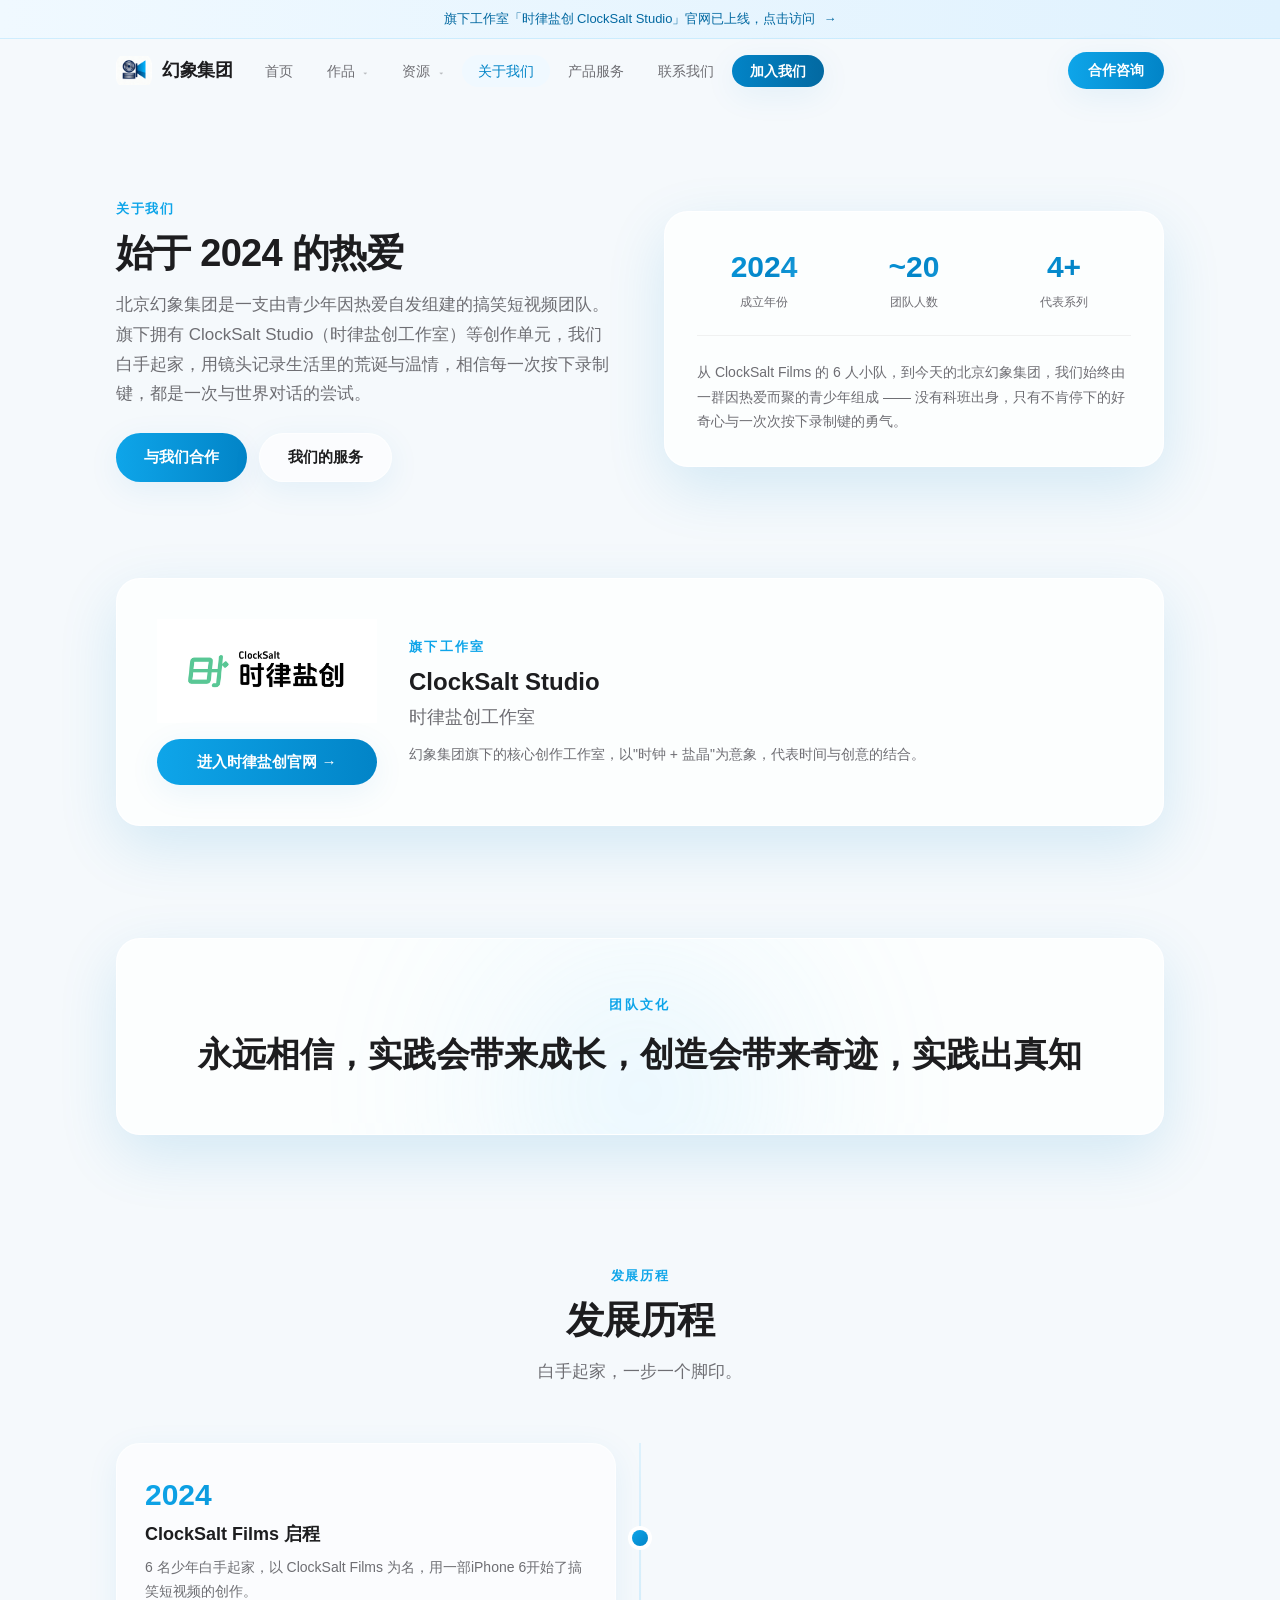
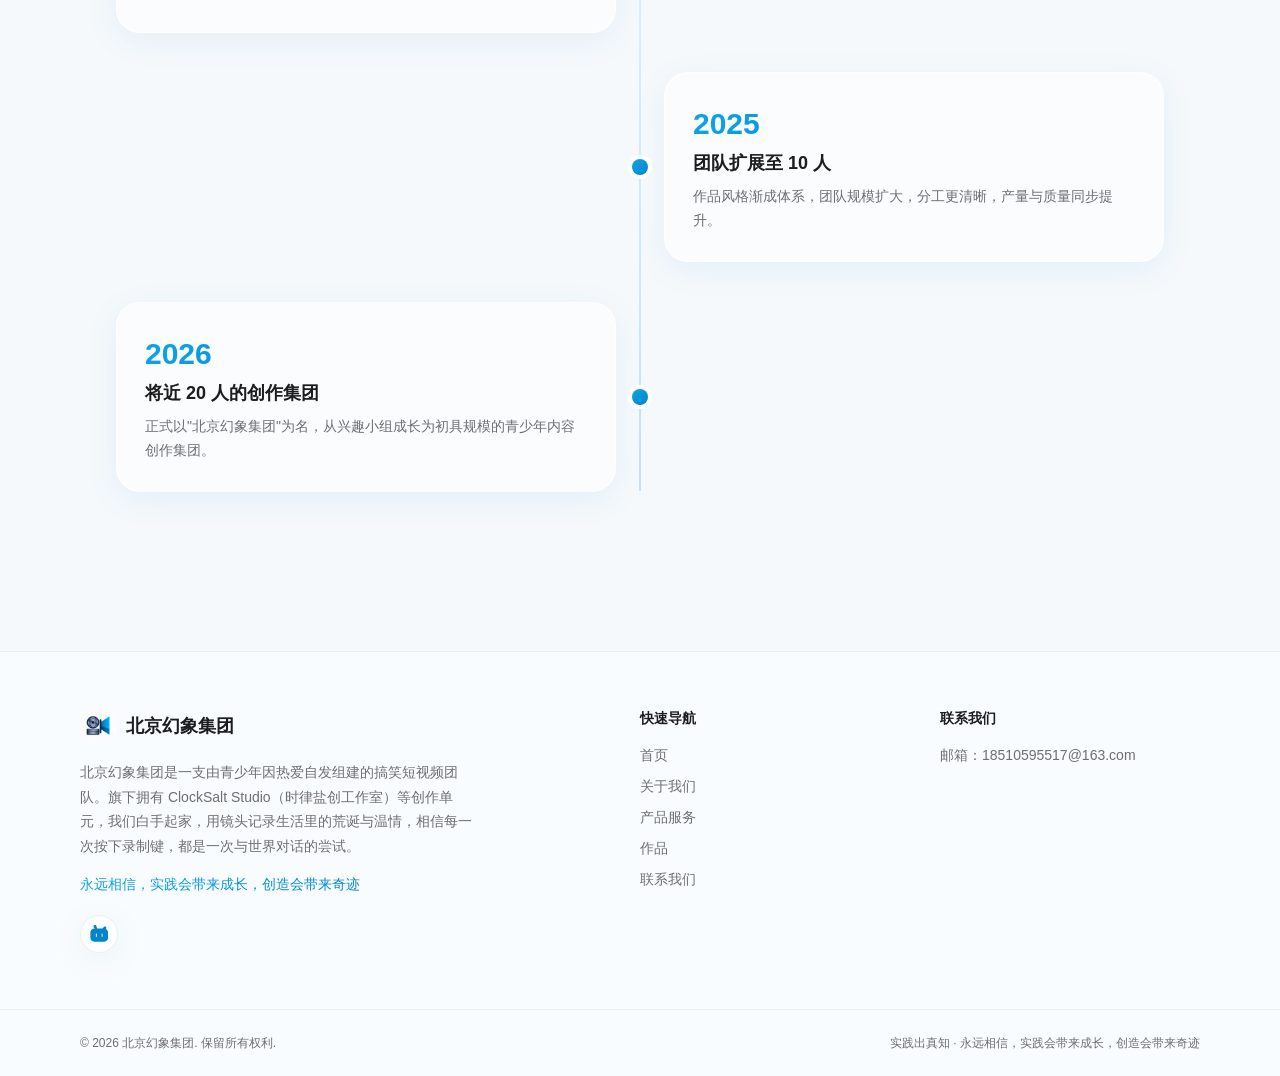
==== commit dc45af72: "Add files via upload" ====
--- a/about.html
+++ b/about.html
@@ -38,6 +38,7 @@
         <li class="has-dropdown">
           <a href="resources.html">资源 <span class="caret">▾</span></a>
           <div class="nav-dropdown glass-strong">
+            <a class="nav-dropdown-link" href="https://1849677050.share.123pan.cn/123pan/cn3ovd-76NW3?pwd=OpSl#" target="_blank" rel="noopener">《公园瞎晃实录》系列资源<span class="tag-new">NEW</span></a>
             <a class="nav-dropdown-link" href="https://1849677050.share.123pan.cn/123pan/cn3ovd-cGKn3?pwd=TtZl#" target="_blank" rel="noopener">《逃单惊魂》系列资源</a>
             <a class="nav-dropdown-link" href="https://1849677050.share.123pan.cn/123pan/cn3ovd-40o23?pwd=vuzb#" target="_blank" rel="noopener">《奶龙风云1》系列资源</a>
             <a class="nav-dropdown-link" href="https://1849677050.share.123pan.cn/123pan/cn3ovd-Yn623?pwd=z4V4#" target="_blank" rel="noopener">《过年》资源</a>
--- a/css/style.css
+++ b/css/style.css
@@ -516,8 +516,8 @@
 
 /* ===== 页面通用区块 ===== */
 .page-top { padding-top: 148px; }
-.section { padding: 48px 0; }
-.section-lg { padding: 64px 0; }
+.section { padding-top: 48px; padding-bottom: 48px; }
+.section-lg { padding-top: 64px; padding-bottom: 64px; }
 
 /* ===== 首页英雄区（参考时律盐创官网） ===== */
 .hero {
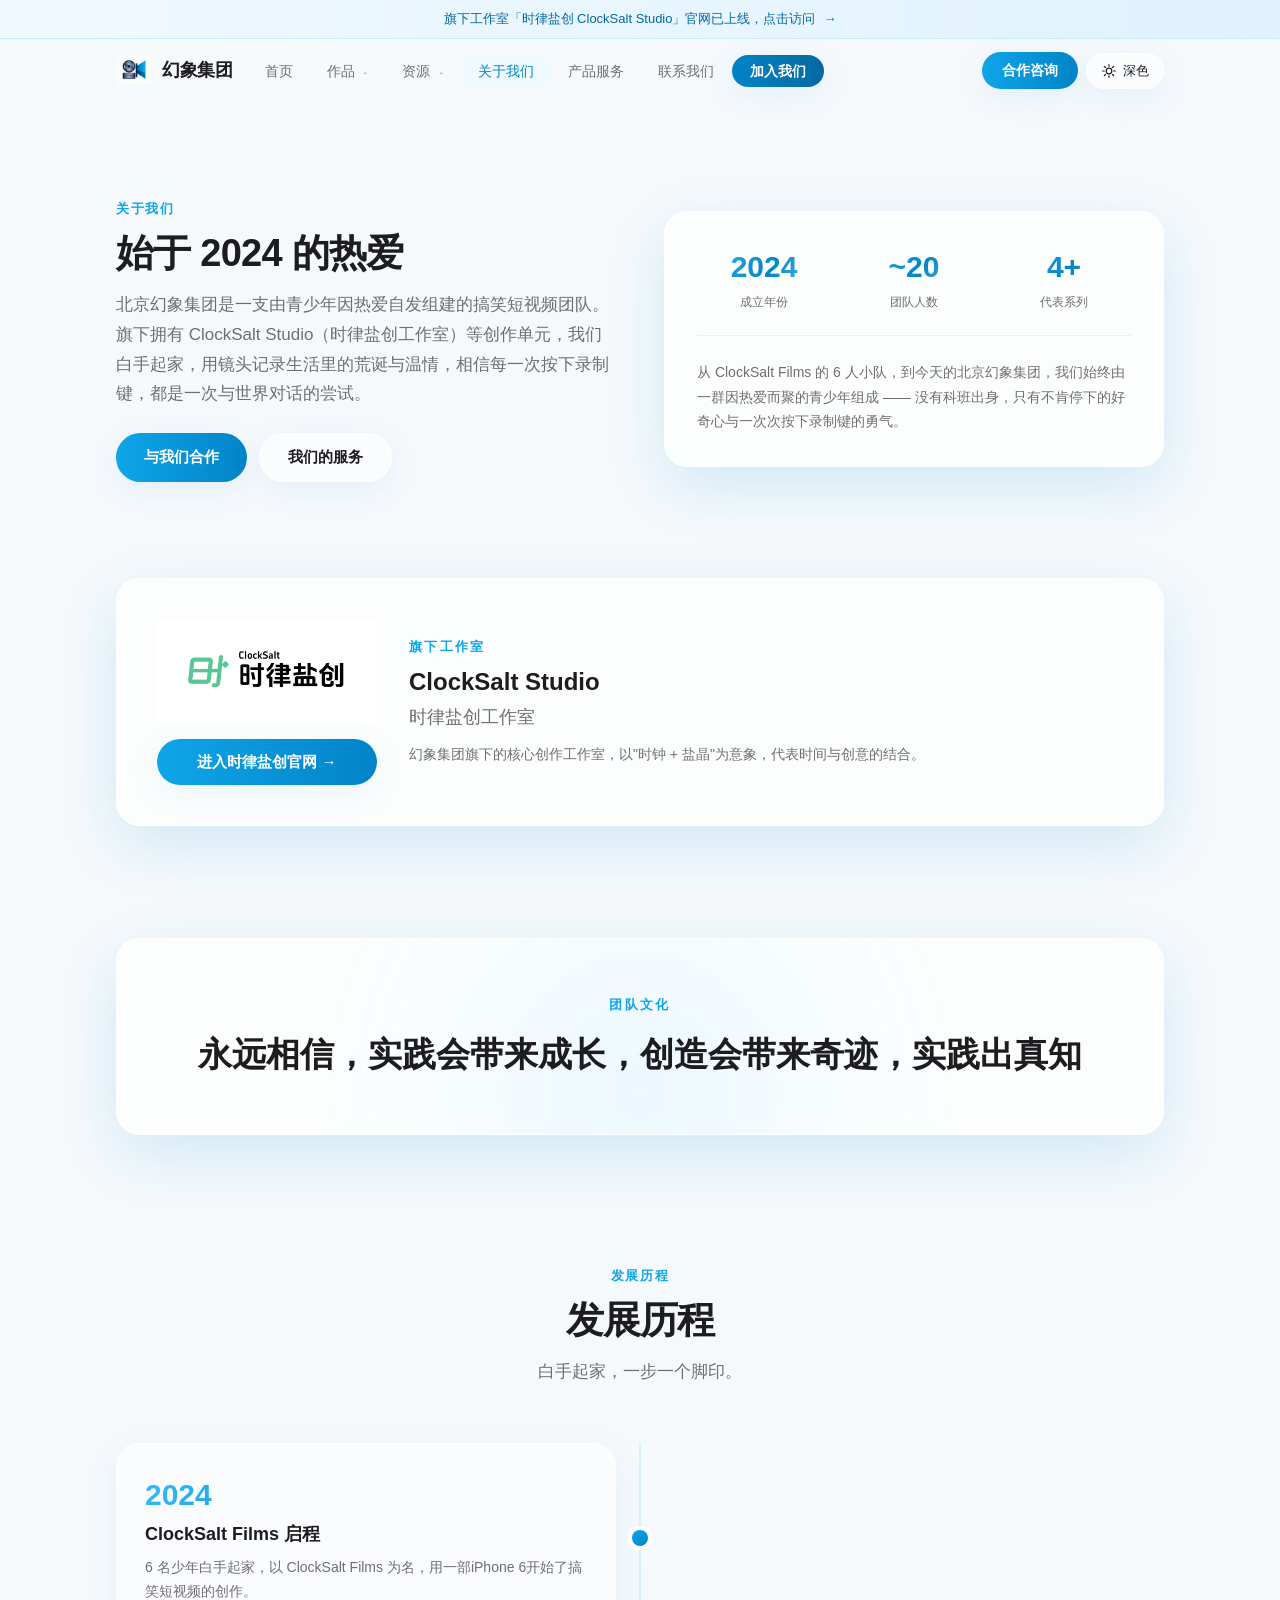
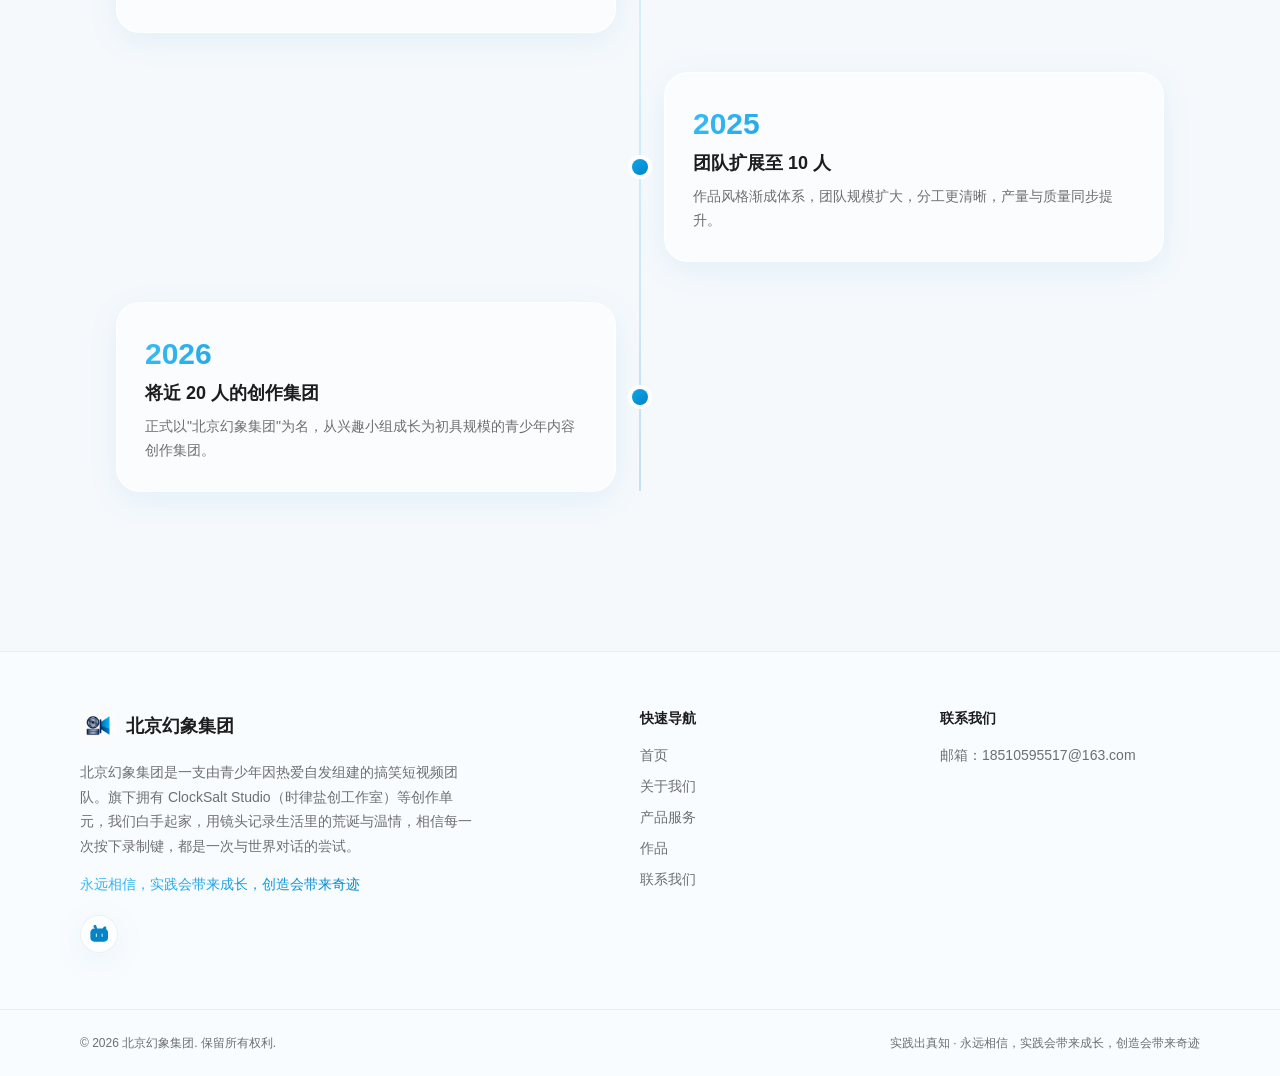
==== commit 67e205a7: "Add files via upload" ====
--- a/about.html
+++ b/about.html
@@ -7,6 +7,16 @@
   <meta name="description" content="始于 2024 的热爱。北京幻象集团由一群因热爱而聚的青少年组成，从 ClockSalt Films 的 6 人小队成长为将近 20 人的创作集团。" />
   <link rel="icon" type="image/svg+xml" href="assets/logo-huanxiang.png" />
   <link rel="stylesheet" href="css/style.css" />
+  <!-- 主题初始化：防闪烁，先于 CSS 执行 -->
+  <script>
+    (function () {
+      try {
+        var stored = localStorage.getItem('theme');
+        var dark = stored === 'dark' || (!stored && window.matchMedia && window.matchMedia('(prefers-color-scheme: dark)').matches);
+        if (dark) document.documentElement.setAttribute('data-theme', 'dark');
+      } catch (e) { /* 隐私模式等异常时保持浅色 */ }
+    })();
+  </script>
 </head>
 <body>
 
@@ -55,6 +65,11 @@
       </ul>
       <div class="nav-right">
         <a href="contact.html" class="nav-cta">合作咨询</a>
+        <button type="button" class="theme-toggle" id="theme-toggle" aria-label="切换深色模式" title="切换深色/浅色模式">
+          <svg class="icon-sun" viewBox="0 0 24 24"><circle cx="12" cy="12" r="4.2"/><path d="M12 2.5v2.4M12 19.1v2.4M2.5 12h2.4M19.1 12h2.4M5 5l1.7 1.7M17.3 17.3L19 19M19 5l-1.7 1.7M6.7 17.3L5 19"/></svg>
+          <svg class="icon-moon" viewBox="0 0 24 24"><path d="M20.5 14.1A8.5 8.5 0 1 1 9.9 3.5a7 7 0 0 0 10.6 10.6z"/></svg>
+          <span class="theme-label">深色</span>
+        </button>
         <button class="hamburger" aria-label="切换菜单">
           <span class="bars"><span class="bar"></span><span class="bar"></span><span class="bar"></span></span>
         </button>
@@ -68,6 +83,13 @@
         <li><a href="works.html">作品</a></li>
         <li><a href="resources.html">资源</a></li>
         <li><a href="contact.html">联系我们</a></li>
+        <li style="list-style:none;">
+          <button type="button" class="m-theme-toggle" id="m-theme-toggle" aria-label="切换深色模式">
+            <svg class="icon-sun" viewBox="0 0 24 24"><circle cx="12" cy="12" r="4.2"/><path d="M12 2.5v2.4M12 19.1v2.4M2.5 12h2.4M19.1 12h2.4M5 5l1.7 1.7M17.3 17.3L19 19M19 5l-1.7 1.7M6.7 17.3L5 19"/></svg>
+            <svg class="icon-moon" viewBox="0 0 24 24"><path d="M20.5 14.1A8.5 8.5 0 1 1 9.9 3.5a7 7 0 0 0 10.6 10.6z"/></svg>
+            <span class="m-theme-label">深色模式</span>
+          </button>
+        </li>
         <li><a href="https://clocksalt1312.github.io/jobs.html" target="_blank" rel="noopener" class="m-cta" style="background:linear-gradient(90deg, #0284c7, #0369a1);">加入我们</a></li>
       </ul>
     </div>
--- a/css/style.css
+++ b/css/style.css
@@ -1,6 +1,6 @@
 /* ============================================================
    北京幻象集团官网 —— 纯静态版样式
-   液态玻璃（Liquid Glass）设计系统 · 天蓝色主题
+   液态玻璃（Liquid Glass）设计系统 · 天蓝色主题 · 支持深色模式
    ============================================================ */
 
 :root {
@@ -9,6 +9,14 @@
   --graphite: #6e6e73;
   --glass-bg: rgba(255, 255, 255, 0.55);
   --glass-border: rgba(255, 255, 255, 0.65);
+  --glass-strong-bg: rgba(255, 255, 255, 0.72);
+  --glass-strong-border: rgba(255, 255, 255, 0.8);
+  --navbar-bg: rgba(255, 255, 255, 0.72);
+  --navbar-border: rgba(255, 255, 255, 0.8);
+  --footer-bg: rgba(255, 255, 255, 0.4);
+  --hover-bg: rgba(0, 0, 0, 0.05);
+  --divider: rgba(0, 0, 0, 0.06);
+  --dot-ring: #fff;
   /* 天蓝色系 */
   --mirage-50: #f0f9ff;
   --mirage-100: #e0f2fe;
@@ -23,6 +31,39 @@
   --ease-out: cubic-bezier(0.22, 1, 0.36, 1);
 }
 
+/* ===== 深色模式（data-theme="dark"） ===== */
+[data-theme="dark"] {
+  --bg: #0b1220;
+  --ink: #f2f6fb;
+  --graphite: #9aa7b8;
+  --glass-bg: rgba(23, 32, 50, 0.6);
+  --glass-border: rgba(148, 163, 184, 0.18);
+  --glass-strong-bg: rgba(20, 28, 44, 0.82);
+  --glass-strong-border: rgba(148, 163, 184, 0.22);
+  --navbar-bg: rgba(11, 18, 32, 0.82);
+  --navbar-border: rgba(148, 163, 184, 0.18);
+  --footer-bg: rgba(13, 21, 36, 0.6);
+  --hover-bg: rgba(255, 255, 255, 0.07);
+  --divider: rgba(148, 163, 184, 0.16);
+  --dot-ring: #0b1220;
+  /* 天蓝色系（深色下提亮） */
+  --mirage-50: #0c1a2a;
+  --mirage-100: #10263a;
+  --mirage-200: #1e3a52;
+  --mirage-300: #0ea5e9;
+  --mirage-400: #38bdf8;
+  --mirage-500: #38bdf8;
+  --mirage-600: #0ea5e9;
+  --mirage-700: #7dd3fc;
+  --shadow-glass: 0 8px 32px rgba(0, 0, 0, 0.4);
+  --shadow-glass-lg: 0 20px 60px rgba(0, 0, 0, 0.55);
+}
+
+/* 主题切换平滑过渡（仅颜色/背景） */
+html.theme-anim, html.theme-anim * {
+  transition: background-color 0.3s ease, border-color 0.3s ease, color 0.3s ease !important;
+}
+
 * { box-sizing: border-box; margin: 0; padding: 0; }
 
 html { scroll-behavior: smooth; }
@@ -61,10 +102,10 @@
   box-shadow: var(--shadow-glass);
 }
 .glass-strong {
-  background: rgba(255, 255, 255, 0.72);
+  background: var(--glass-strong-bg);
   backdrop-filter: blur(28px) saturate(200%);
   -webkit-backdrop-filter: blur(28px) saturate(200%);
-  border: 1px solid rgba(255, 255, 255, 0.8);
+  border: 1px solid var(--glass-strong-border);
   box-shadow: var(--shadow-glass-lg);
 }
 .card {
@@ -78,7 +119,7 @@
 
 /* ===== 渐变文字（天蓝） ===== */
 .text-gradient {
-  background: linear-gradient(120deg, #0ea5e9 0%, #0284c7 55%, #38bdf8 100%);
+  background: linear-gradient(120deg, var(--mirage-400) 0%, var(--mirage-600) 55%, var(--mirage-300) 100%);
   -webkit-background-clip: text;
   background-clip: text;
   -webkit-text-fill-color: transparent;
@@ -155,10 +196,10 @@
   transition: all 0.3s;
 }
 .navbar.scrolled {
-  background: rgba(255, 255, 255, 0.72);
+  background: var(--navbar-bg);
   backdrop-filter: blur(28px) saturate(200%);
   -webkit-backdrop-filter: blur(28px) saturate(200%);
-  border-bottom: 1px solid rgba(255, 255, 255, 0.8);
+  border-bottom: 1px solid var(--navbar-border);
   box-shadow: var(--shadow-glass);
 }
 .navbar-inner {
@@ -207,7 +248,7 @@
   color: var(--graphite);
   transition: color 0.2s, background 0.2s;
 }
-.nav-links a:hover { color: var(--ink); background: rgba(0, 0, 0, 0.05); }
+.nav-links a:hover { color: var(--ink); background: var(--hover-bg); }
 .nav-links a.active { color: var(--mirage-600); background: var(--mirage-50); }
 
 /* ---- 作品下拉菜单（仅桌面端） ---- */
@@ -258,7 +299,7 @@
 .nav-dropdown-footer {
   margin-top: 4px;
   padding-top: 6px;
-  border-top: 1px solid rgba(0, 0, 0, 0.06);
+  border-top: 1px solid var(--divider);
   text-align: center;
 }
 .nav-dropdown-footer a {
@@ -297,6 +338,76 @@
   transform: translateY(-2px);
   box-shadow: var(--shadow-glass-lg) !important;
 }
+
+/* ---- 主题切换按钮 ---- */
+.theme-toggle {
+  display: inline-flex;
+  align-items: center;
+  justify-content: center;
+  gap: 6px;
+  padding: 8px 14px;
+  border-radius: 9999px;
+  border: 1px solid var(--glass-border);
+  background: var(--glass-bg);
+  backdrop-filter: blur(20px);
+  -webkit-backdrop-filter: blur(20px);
+  color: var(--ink);
+  font-size: 13px;
+  font-weight: 500;
+  font-family: inherit;
+  cursor: pointer;
+  box-shadow: var(--shadow-glass);
+  transition: all 0.3s var(--ease-out);
+  white-space: nowrap;
+  flex-shrink: 0;
+}
+.theme-toggle:hover {
+  transform: translateY(-2px);
+  box-shadow: var(--shadow-glass-lg);
+}
+.theme-toggle svg {
+  width: 16px;
+  height: 16px;
+  stroke: currentColor;
+  fill: none;
+  stroke-width: 1.8;
+  stroke-linecap: round;
+  stroke-linejoin: round;
+}
+.theme-toggle .icon-moon { display: none; }
+[data-theme="dark"] .theme-toggle .icon-moon { display: block; }
+[data-theme="dark"] .theme-toggle .icon-sun { display: none; }
+
+/* 移动端菜单内主题切换 */
+.m-theme-toggle {
+  margin: 4px 8px 4px;
+  padding: 12px 20px;
+  border-radius: 12px;
+  display: flex;
+  align-items: center;
+  justify-content: center;
+  gap: 8px;
+  font-size: 15px;
+  font-weight: 600;
+  color: var(--ink);
+  background: var(--glass-bg);
+  border: 1px solid var(--glass-border);
+  font-family: inherit;
+  cursor: pointer;
+  width: auto;
+}
+.m-theme-toggle svg {
+  width: 17px;
+  height: 17px;
+  stroke: currentColor;
+  fill: none;
+  stroke-width: 1.8;
+  stroke-linecap: round;
+  stroke-linejoin: round;
+}
+.m-theme-toggle .icon-moon { display: none; }
+[data-theme="dark"] .m-theme-toggle .icon-moon { display: block; }
+[data-theme="dark"] .m-theme-toggle .icon-sun { display: none; }
 
 /* ---- 合作咨询（导航右侧 CTA） ---- */
 .nav-cta {
@@ -380,7 +491,7 @@
   color: var(--ink);
   transition: background 0.2s;
 }
-.mobile-menu-list a:hover { background: rgba(0, 0, 0, 0.05); }
+.mobile-menu-list a:hover { background: var(--hover-bg); }
 .mobile-menu-list a.active { color: var(--mirage-600); background: var(--mirage-50); }
 .mobile-menu-list .m-cta {
   margin: 4px 8px 4px;
@@ -425,8 +536,7 @@
   -webkit-backdrop-filter: blur(20px);
   border: 1px solid var(--glass-border);
   box-shadow: var(--shadow-glass);
-}
-.btn-glass:hover { box-shadow: var(--shadow-glass-lg); transform: translateY(-2px); }
+}.btn-glass:hover { box-shadow: var(--shadow-glass-lg); transform: translateY(-2px); }
 .btn-outline {
   color: var(--mirage-600);
   background: transparent;
@@ -537,7 +647,7 @@
 @media (min-width: 640px) { .hero h1 { font-size: 64px; } }
 @media (min-width: 1024px) { .hero h1 { font-size: 76px; } }
 .hero h1 .grad {
-  background: linear-gradient(120deg, #0ea5e9 0%, #0284c7 55%, #38bdf8 100%);
+  background: linear-gradient(120deg, var(--mirage-400) 0%, var(--mirage-600) 55%, var(--mirage-300) 100%);
   -webkit-background-clip: text;
   background-clip: text;
   -webkit-text-fill-color: transparent;
@@ -686,7 +796,7 @@
 .stats-note {
   margin-top: 24px;
   padding-top: 24px;
-  border-top: 1px solid rgba(0, 0, 0, 0.05);
+  border-top: 1px solid var(--divider);
   font-size: 14px;
   color: var(--graphite);
   line-height: 1.75;
@@ -791,7 +901,7 @@
   width: 16px; height: 16px;
   border-radius: 9999px;
   background: linear-gradient(135deg, var(--mirage-500), var(--mirage-600));
-  box-shadow: 0 0 0 4px #fff;
+  box-shadow: 0 0 0 4px var(--dot-ring);
 }
 @media (min-width: 768px) { .timeline-dot { display: block; } }
 
@@ -888,8 +998,8 @@
 /* ===== 页脚 ===== */
 .footer {
   margin-top: 96px;
-  border-top: 1px solid rgba(0, 0, 0, 0.05);
-  background: rgba(255, 255, 255, 0.4);
+  border-top: 1px solid var(--divider);
+  background: var(--footer-bg);
 }
 .footer-grid {
   padding: 56px 0;
@@ -910,8 +1020,8 @@
   place-items: center;
   width: 38px; height: 38px;
   border-radius: 9999px;
-  background: rgba(255, 255, 255, 0.65);
-  border: 1px solid rgba(0, 0, 0, 0.06);
+  background: var(--glass-bg);
+  border: 1px solid var(--divider);
   color: var(--mirage-600);
   transition: all 0.25s var(--ease-out);
   box-shadow: var(--shadow-glass);
@@ -933,7 +1043,7 @@
 }
 .footer-links a:hover { color: var(--mirage-600); }
 .footer-bottom {
-  border-top: 1px solid rgba(0, 0, 0, 0.05);
+  border-top: 1px solid var(--divider);
 }
 .footer-bottom-inner {
   padding: 24px 0;
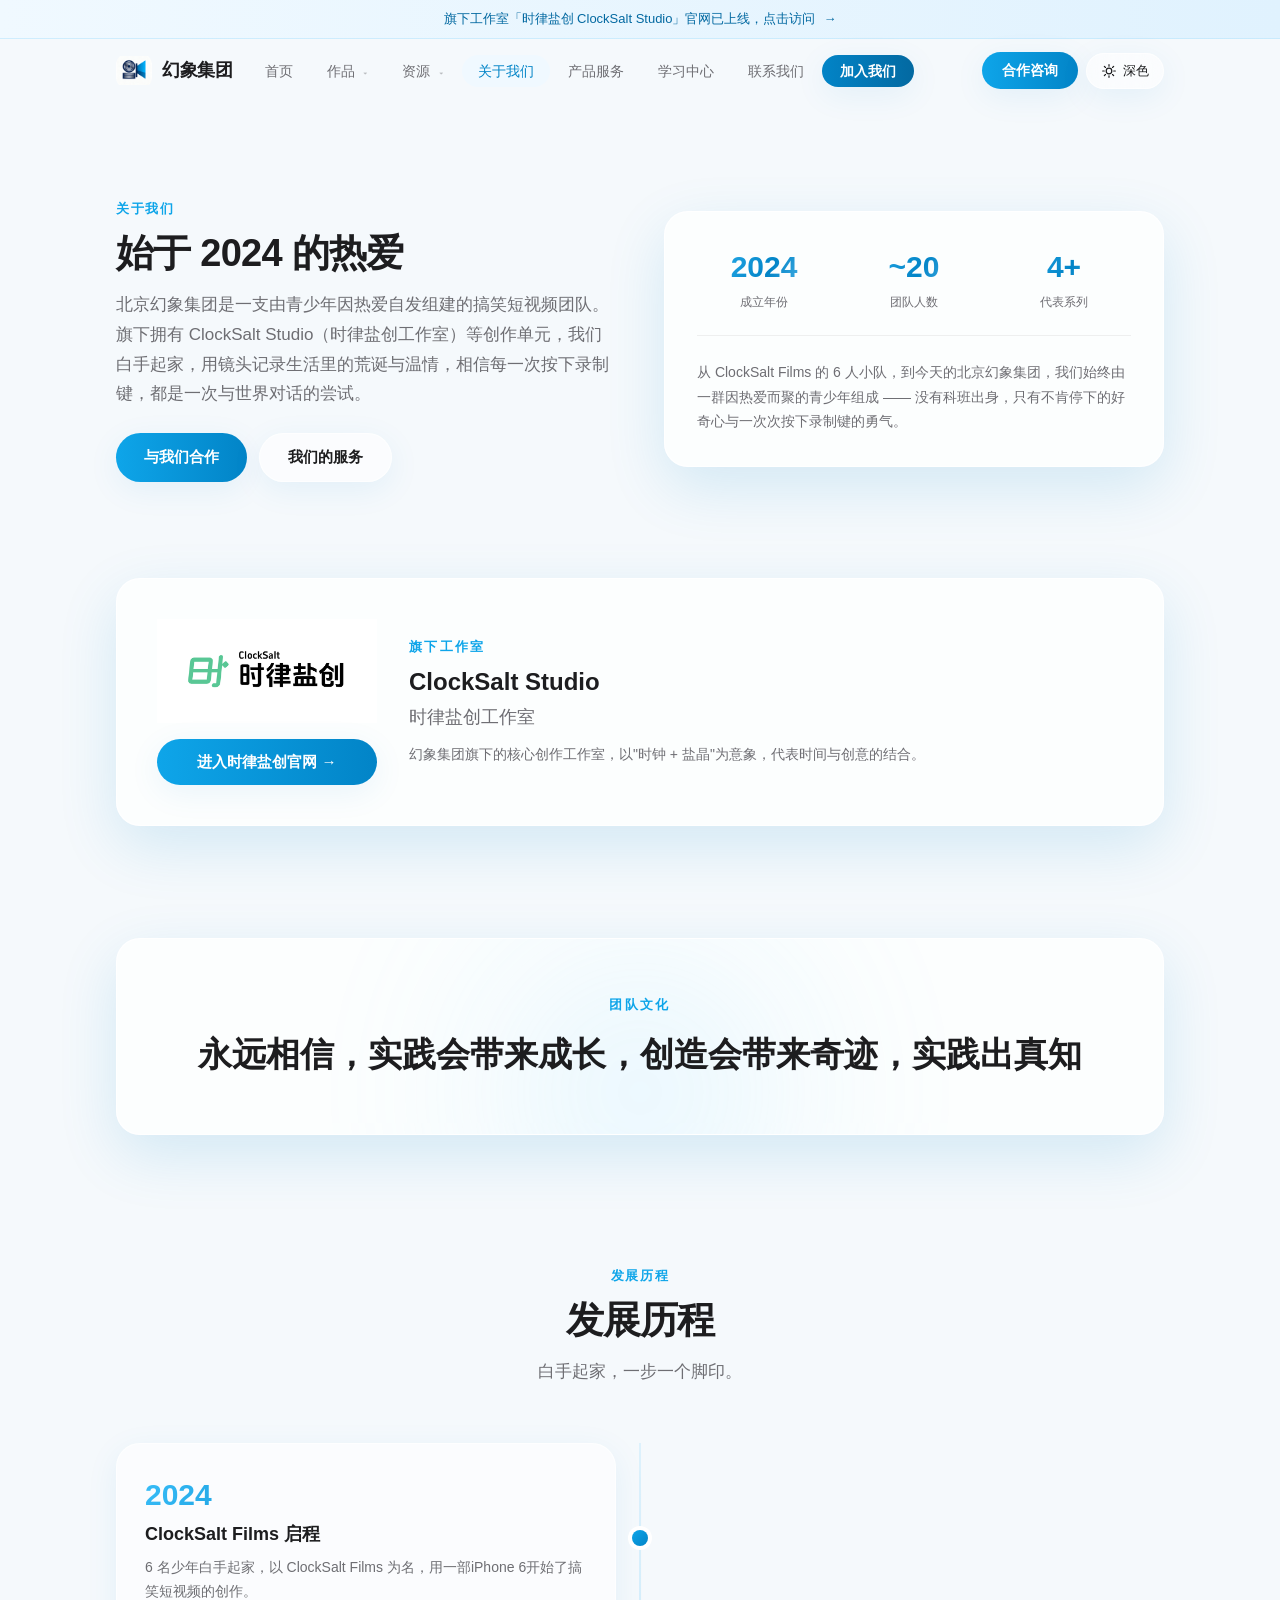
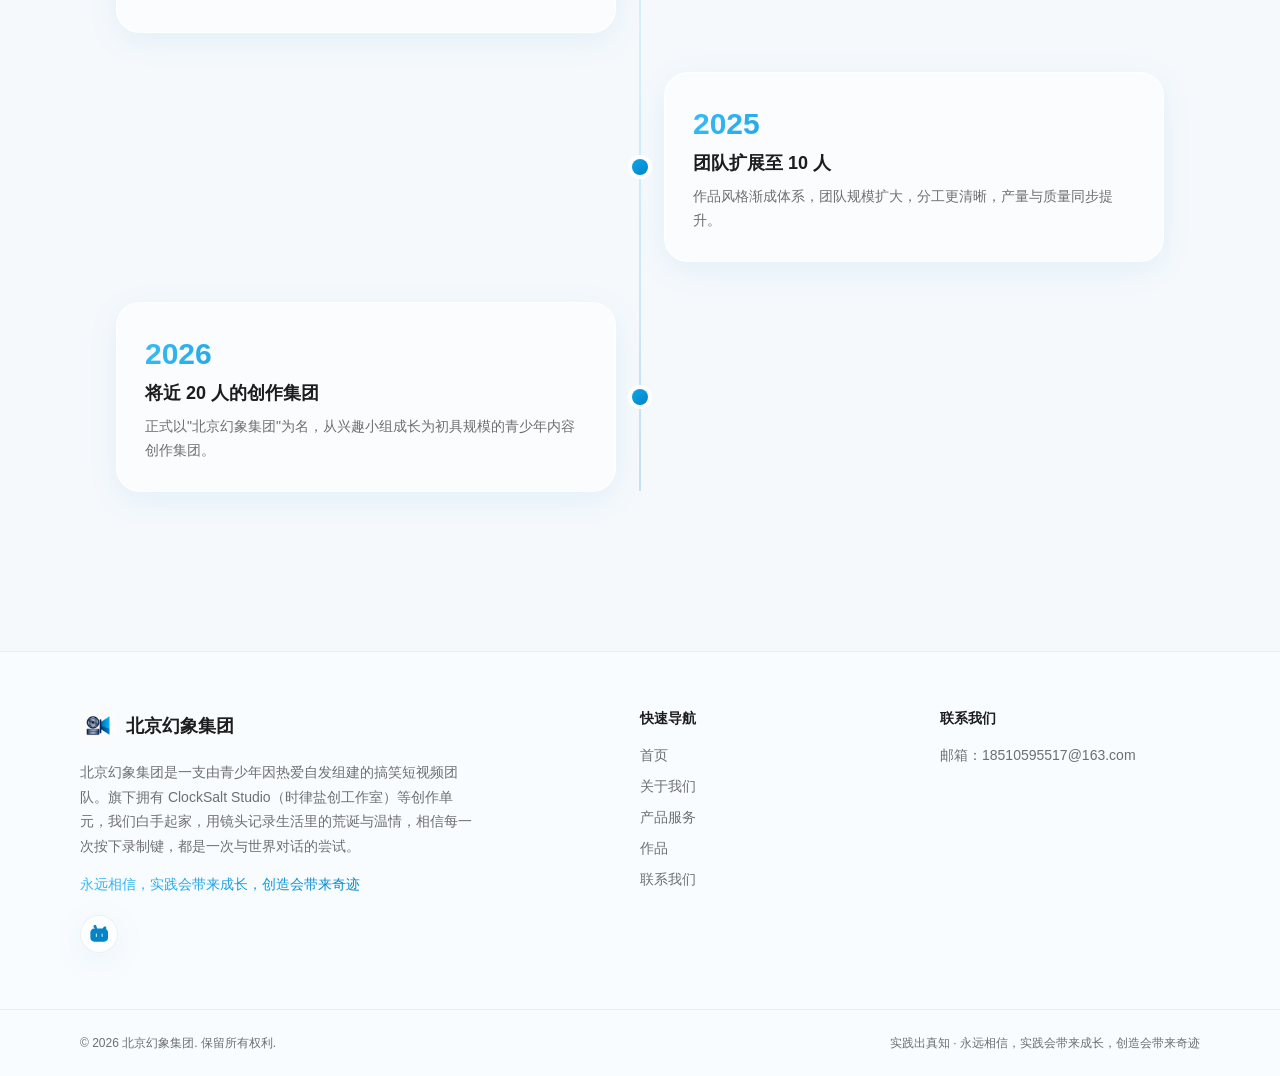
==== commit 709273e7: "Add files via upload" ====
--- a/about.html
+++ b/about.html
@@ -60,6 +60,7 @@
         </li>
         <li><a href="about.html" class="active">关于我们</a></li>
         <li><a href="services.html">产品服务</a></li>
+        <li><a href="learning.html">学习中心</a></li>
         <li><a href="contact.html">联系我们</a></li>
         <li><a href="https://clocksalt1312.github.io/jobs.html" target="_blank" rel="noopener" class="btn-jobs">加入我们</a></li>
       </ul>
@@ -83,6 +84,7 @@
         <li><a href="works.html">作品</a></li>
         <li><a href="resources.html">资源</a></li>
         <li><a href="contact.html">联系我们</a></li>
+        <li><a href="learning.html">学习中心</a></li>
         <li style="list-style:none;">
           <button type="button" class="m-theme-toggle" id="m-theme-toggle" aria-label="切换深色模式">
             <svg class="icon-sun" viewBox="0 0 24 24"><circle cx="12" cy="12" r="4.2"/><path d="M12 2.5v2.4M12 19.1v2.4M2.5 12h2.4M19.1 12h2.4M5 5l1.7 1.7M17.3 17.3L19 19M19 5l-1.7 1.7M6.7 17.3L5 19"/></svg>
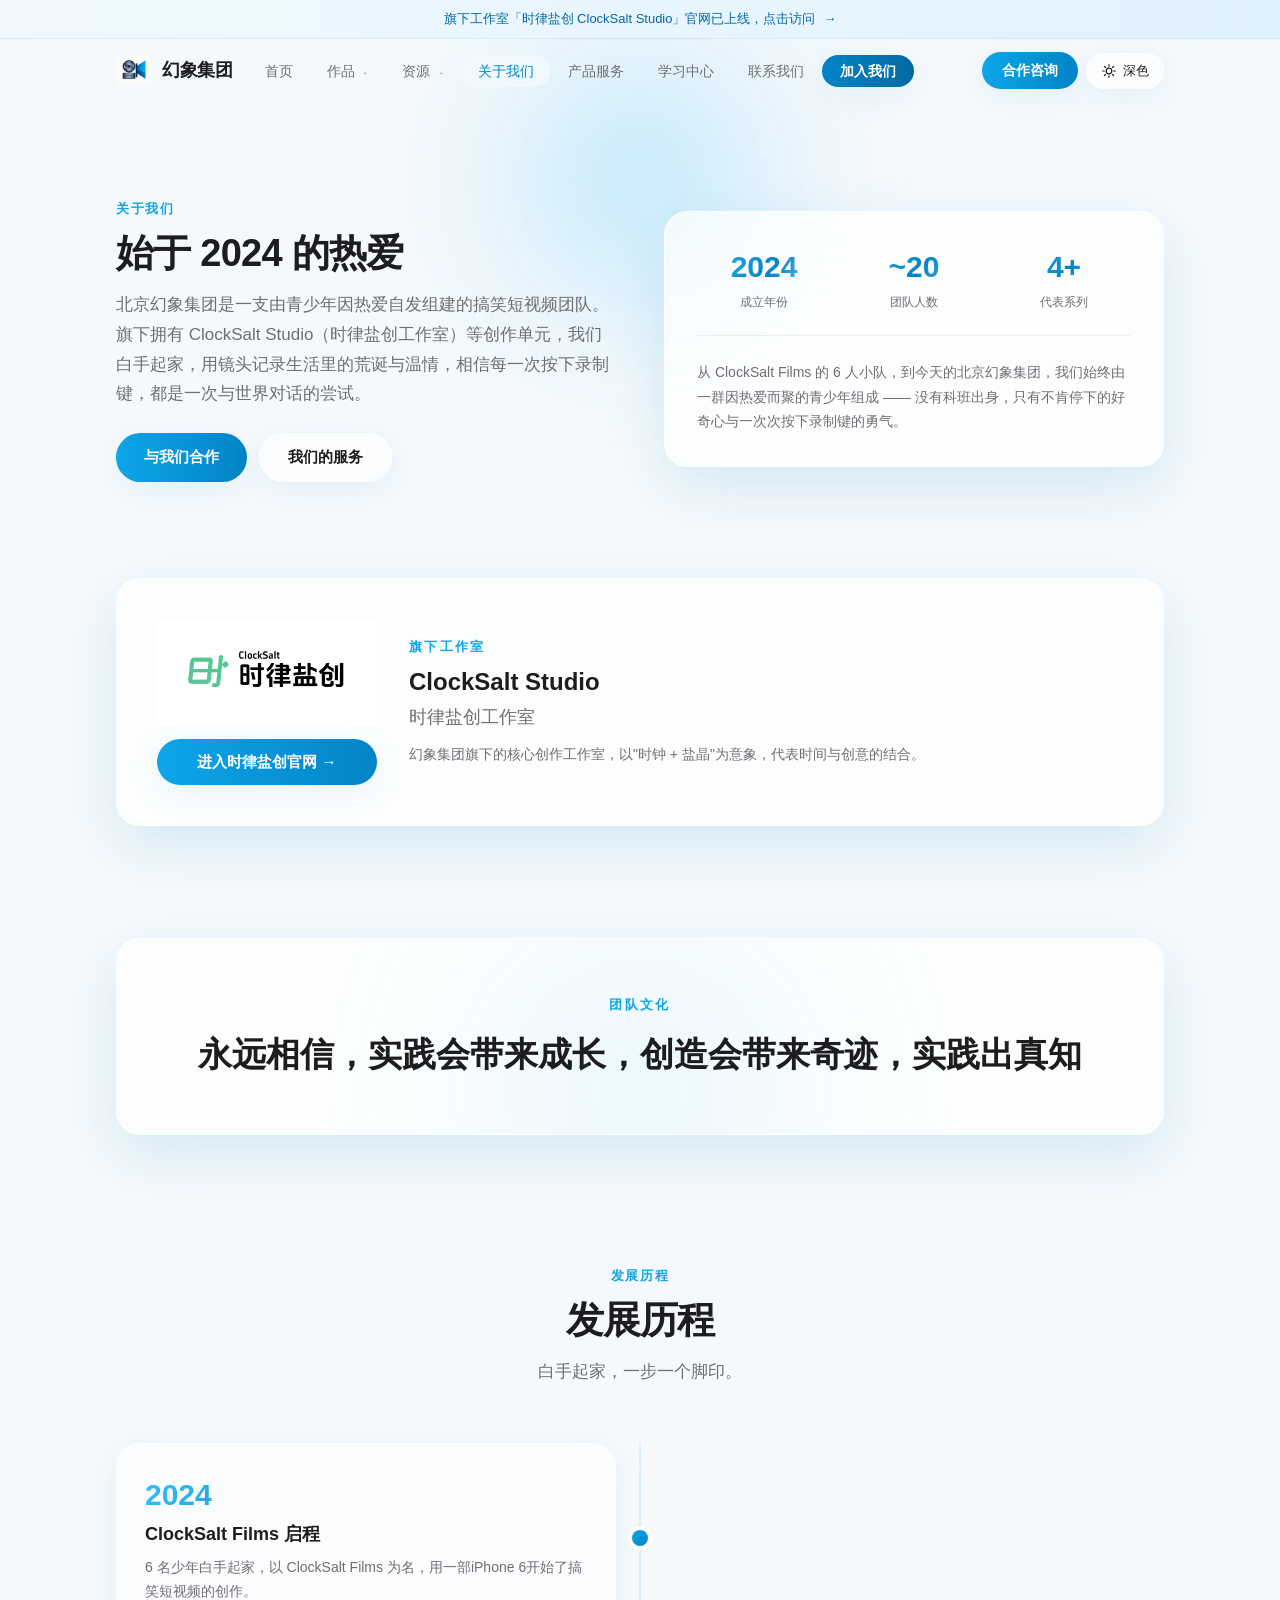
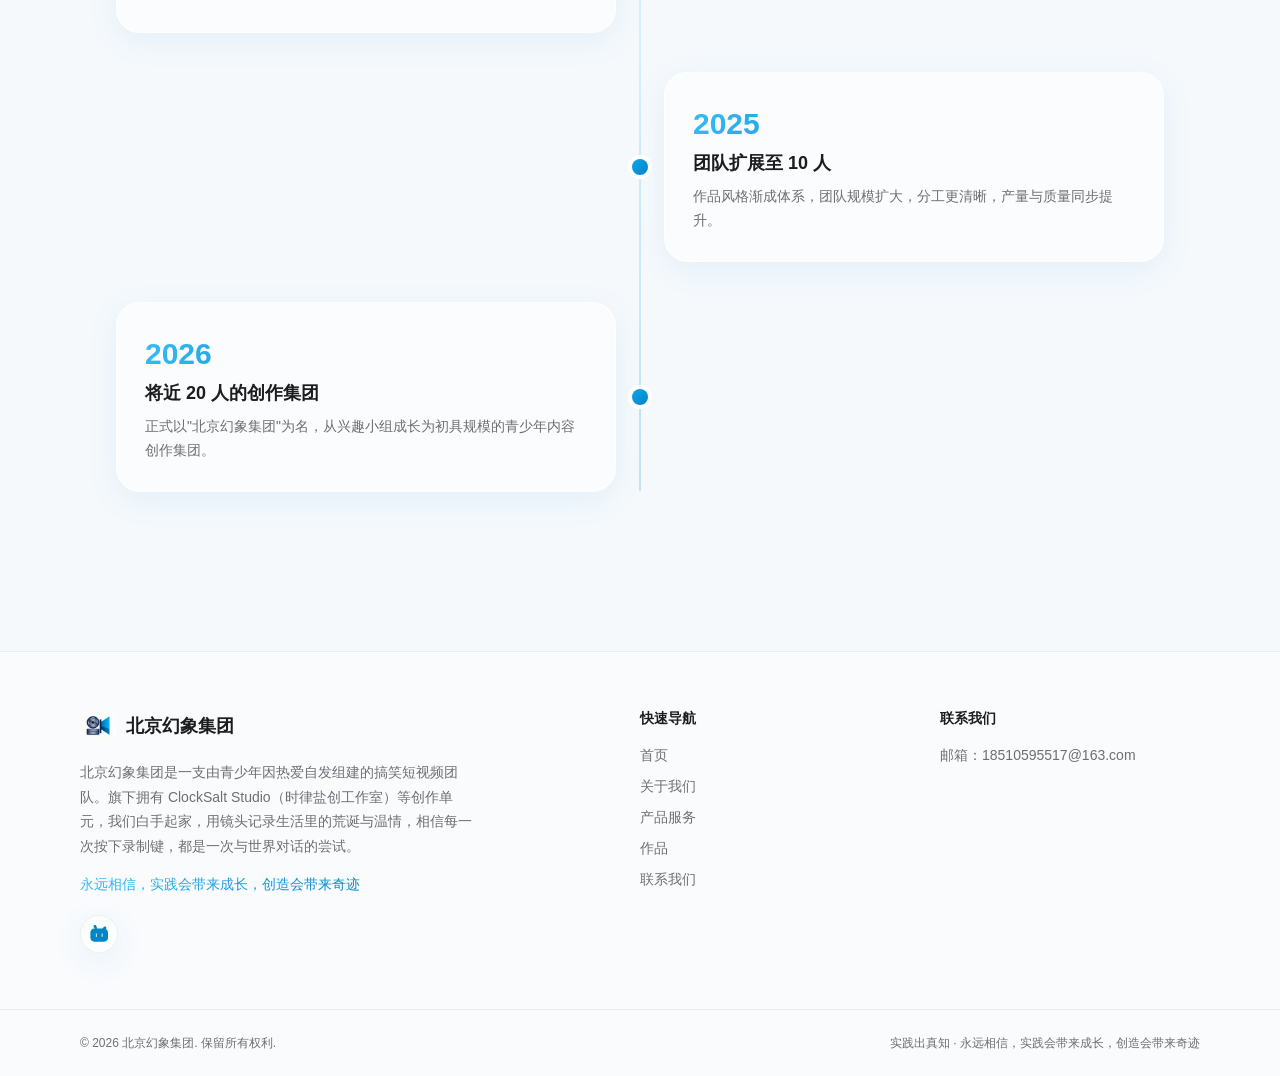
==== commit 8352db02: "Add files via upload" ====
--- a/about.html
+++ b/about.html
@@ -92,6 +92,7 @@
             <span class="m-theme-label">深色模式</span>
           </button>
         </li>
+        <li><a href="contact.html" class="m-cta">合作咨询</a></li>
         <li><a href="https://clocksalt1312.github.io/jobs.html" target="_blank" rel="noopener" class="m-cta" style="background:linear-gradient(90deg, #0284c7, #0369a1);">加入我们</a></li>
       </ul>
     </div>
--- a/css/style.css
+++ b/css/style.css
@@ -12,7 +12,6 @@
   --glass-strong-bg: rgba(255, 255, 255, 0.72);
   --glass-strong-border: rgba(255, 255, 255, 0.8);
   --navbar-bg: rgba(255, 255, 255, 0.72);
-  --navbar-border: rgba(255, 255, 255, 0.8);
   --footer-bg: rgba(255, 255, 255, 0.4);
   --hover-bg: rgba(0, 0, 0, 0.05);
   --divider: rgba(0, 0, 0, 0.06);
@@ -41,7 +40,6 @@
   --glass-strong-bg: rgba(20, 28, 44, 0.82);
   --glass-strong-border: rgba(148, 163, 184, 0.22);
   --navbar-bg: rgba(11, 18, 32, 0.82);
-  --navbar-border: rgba(148, 163, 184, 0.18);
   --footer-bg: rgba(13, 21, 36, 0.6);
   --hover-bg: rgba(255, 255, 255, 0.07);
   --divider: rgba(148, 163, 184, 0.16);
@@ -66,10 +64,15 @@
 
 * { box-sizing: border-box; margin: 0; padding: 0; }
 
-html { scroll-behavior: smooth; }
+/* 页面底色提升到 html：为 z-index:-1 的「光标辉光层」腾出绘制位置。
+   否则 body 自己的背景（绘制顺序在负 z 层之后）会把辉光整个盖住。 */
+html {
+  scroll-behavior: smooth;
+  background: var(--bg);
+}
 
 body {
-  background: var(--bg);
+  background: transparent;
   color: var(--ink);
   font-family: -apple-system, BlinkMacSystemFont, 'PingFang SC',
     'Helvetica Neue', 'Microsoft YaHei', sans-serif;
@@ -139,6 +142,32 @@
   50% { transform: translateY(-12px); }
 }
 .animate-float { animation: float 6s ease-in-out infinite; }
+
+/* ===== 全站光标辉光层（跟随鼠标的柔和环境光，风格取自学习中心 lc-hero-glow） ===== */
+#site-cursor-glow {
+  position: fixed;
+  left: 0; top: 0;
+  width: 520px; height: 520px;
+  margin-left: -260px; margin-top: -260px; /* 中心对齐：translate3d 的目标点即鼠标坐标 */
+  z-index: -1;          /* html 背景之上、所有页面内容之下 */
+  pointer-events: none;
+  border-radius: 50%;
+  background: radial-gradient(circle at center,
+    rgba(56, 189, 248, 0.30) 0%,
+    rgba(125, 211, 252, 0.13) 38%,
+    rgba(14, 165, 233, 0) 66%);
+  filter: blur(36px);
+  opacity: 0.9;
+  will-change: transform;
+  transition: opacity 0.5s ease;
+}
+[data-theme="dark"] #site-cursor-glow {
+  background: radial-gradient(circle at center,
+    rgba(56, 189, 248, 0.24) 0%,
+    rgba(125, 211, 252, 0.09) 42%,
+    rgba(14, 165, 233, 0) 70%);
+}
+@media (prefers-reduced-motion: reduce) { #site-cursor-glow { display: none; } }
 
 /* ===== 几何图标（替代 emoji，去 AI 味） ===== */
 .card-icon {
@@ -193,13 +222,19 @@
   position: fixed;
   top: 0; left: 0; right: 0;
   z-index: 50;
-  transition: all 0.3s;
+  /* 不使用 transition: all——border/backdrop-filter 被一起卷进过渡会让
+     「首滚越阈值时」navbar 底部那 1px 边线从 0px 长出 + 颜色淡入 ~0.3s，
+     视觉上变成一根持续闪现的「白/黑线」。仅过渡会真正插值的两个属性。*/
+  transition: background-color 0.3s ease, box-shadow 0.3s ease;
 }
 .navbar.scrolled {
   background: var(--navbar-bg);
   backdrop-filter: blur(28px) saturate(200%);
   -webkit-backdrop-filter: blur(28px) saturate(200%);
-  border-bottom: 1px solid var(--navbar-border);
+  /* 移除 border-bottom: 1px solid var(--navbar-border)——这根硬 1px
+     边线在浅色下呈 80% 白、深色下贴近黑，且会在阈值跨越时
+     配合 transition: all 形成「线在长」的视觉毛刺。靠 box-shadow
+     + backdrop-filter 的模糊边界已足够给出分层，无需再叠。 */
   box-shadow: var(--shadow-glass);
 }
 .navbar-inner {
@@ -425,6 +460,8 @@
   transform: translateY(-2px);
   box-shadow: var(--shadow-glass-lg);
 }
+/* 窄屏（<768px）顶栏不挤合作咨询：按钮收进汉堡菜单（mobile-menu 内 .m-cta 项） */
+@media (max-width: 767.98px) { .nav-cta { display: none; } }
 
 /* ---- 资源下拉标记（网盘图标风格） ---- */
 
@@ -638,14 +675,14 @@
 @media (min-width: 640px) { .hero { padding: 220px 0 130px; } }
 .hero-inner { text-align: center; position: relative; }
 .hero h1 {
-  font-size: 46px;
+  font-size: 52px;
   font-weight: 800;
   letter-spacing: -0.03em;
-  line-height: 1.08;
+  line-height: 1.16;
   color: var(--ink);
 }
-@media (min-width: 640px) { .hero h1 { font-size: 64px; } }
-@media (min-width: 1024px) { .hero h1 { font-size: 76px; } }
+@media (min-width: 640px) { .hero h1 { font-size: 68px; } }
+@media (min-width: 1024px) { .hero h1 { font-size: 84px; } }
 .hero h1 .grad {
   background: linear-gradient(120deg, var(--mirage-400) 0%, var(--mirage-600) 55%, var(--mirage-300) 100%);
   -webkit-background-clip: text;
@@ -921,12 +958,13 @@
 /* ===== 页头（子页面） ===== */
 .page-head { text-align: center; padding: 48px 0; }
 .page-head h1 {
-  font-size: 36px;
+  font-size: 40px;
   font-weight: 700;
   letter-spacing: -0.02em;
+  line-height: 1.18;
   color: var(--ink);
 }
-@media (min-width: 640px) { .page-head h1 { font-size: 48px; } }
+@media (min-width: 640px) { .page-head h1 { font-size: 56px; } }
 .page-head .lead {
   margin: 20px auto 0;
   max-width: 640px;
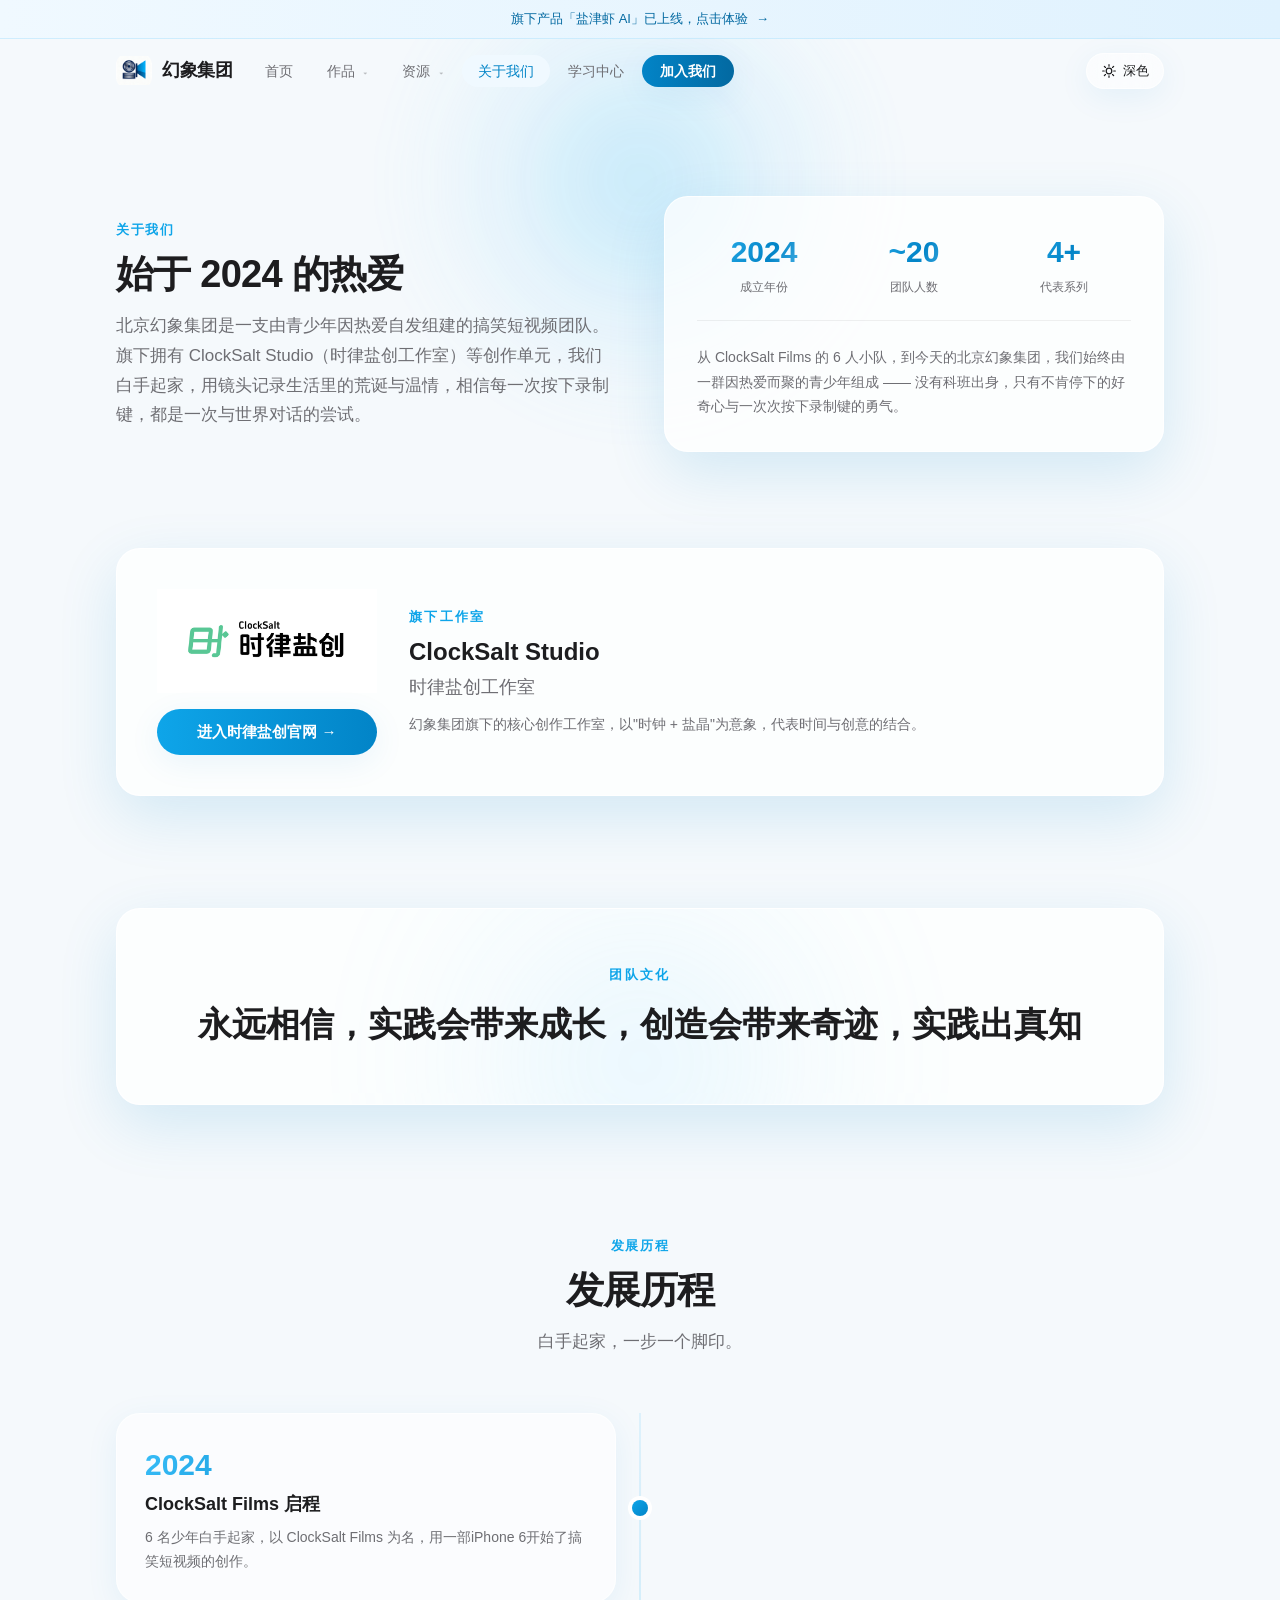
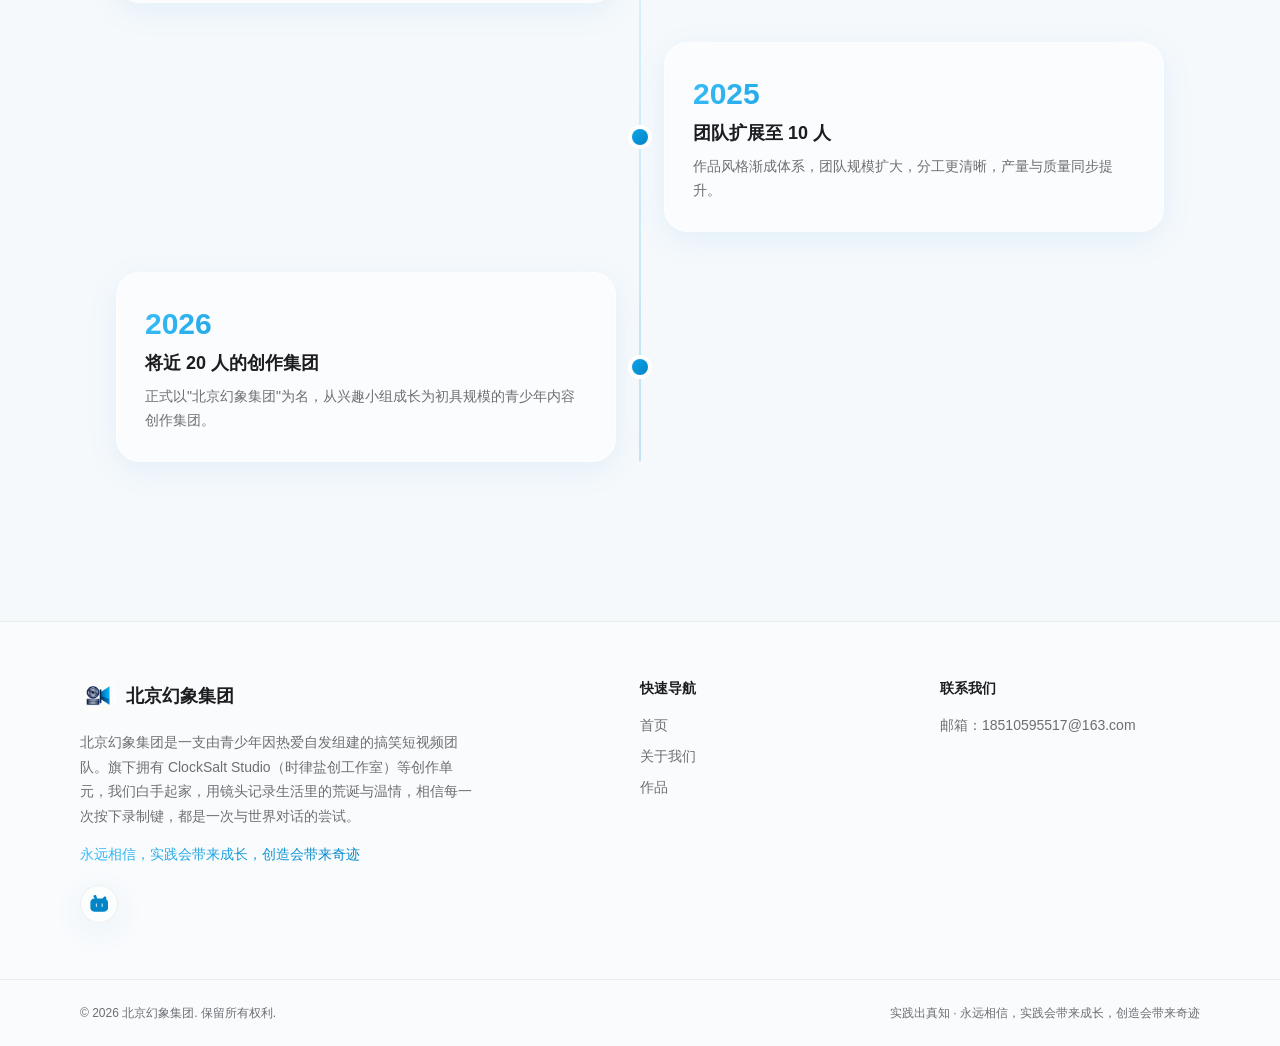
==== commit 3ed7949d: "Add files via upload" ====
--- a/about.html
+++ b/about.html
@@ -22,8 +22,8 @@
 
   <!-- ===== 导航栏 ===== -->
   <header class="navbar">
-    <a class="announce-strip" href="https://clocksalt1312.github.io" target="_blank" rel="noopener noreferrer">
-      旗下工作室「时律盐创 ClockSalt Studio」官网已上线，点击访问 <span class="arrow">→</span>
+    <a class="announce-strip" href="https://clocksalt1312.github.io/yajinxia.html" target="_blank" rel="noopener noreferrer">
+      旗下产品「盐津虾 AI」已上线，点击体验 <span class="arrow">→</span>
     </a>
     <nav class="navbar-inner">
       <a href="index.html" class="nav-logo">
@@ -59,13 +59,10 @@
           </div>
         </li>
         <li><a href="about.html" class="active">关于我们</a></li>
-        <li><a href="services.html">产品服务</a></li>
         <li><a href="learning.html">学习中心</a></li>
-        <li><a href="contact.html">联系我们</a></li>
         <li><a href="https://clocksalt1312.github.io/jobs.html" target="_blank" rel="noopener" class="btn-jobs">加入我们</a></li>
       </ul>
       <div class="nav-right">
-        <a href="contact.html" class="nav-cta">合作咨询</a>
         <button type="button" class="theme-toggle" id="theme-toggle" aria-label="切换深色模式" title="切换深色/浅色模式">
           <svg class="icon-sun" viewBox="0 0 24 24"><circle cx="12" cy="12" r="4.2"/><path d="M12 2.5v2.4M12 19.1v2.4M2.5 12h2.4M19.1 12h2.4M5 5l1.7 1.7M17.3 17.3L19 19M19 5l-1.7 1.7M6.7 17.3L5 19"/></svg>
           <svg class="icon-moon" viewBox="0 0 24 24"><path d="M20.5 14.1A8.5 8.5 0 1 1 9.9 3.5a7 7 0 0 0 10.6 10.6z"/></svg>
@@ -80,10 +77,8 @@
       <ul class="mobile-menu-list glass-strong">
         <li><a href="index.html">首页</a></li>
         <li><a href="about.html" class="active">关于我们</a></li>
-        <li><a href="services.html">产品服务</a></li>
         <li><a href="works.html">作品</a></li>
         <li><a href="resources.html">资源</a></li>
-        <li><a href="contact.html">联系我们</a></li>
         <li><a href="learning.html">学习中心</a></li>
         <li style="list-style:none;">
           <button type="button" class="m-theme-toggle" id="m-theme-toggle" aria-label="切换深色模式">
@@ -92,7 +87,6 @@
             <span class="m-theme-label">深色模式</span>
           </button>
         </li>
-        <li><a href="contact.html" class="m-cta">合作咨询</a></li>
         <li><a href="https://clocksalt1312.github.io/jobs.html" target="_blank" rel="noopener" class="m-cta" style="background:linear-gradient(90deg, #0284c7, #0369a1);">加入我们</a></li>
       </ul>
     </div>
@@ -107,10 +101,6 @@
             <span class="eyebrow">关于我们</span>
             <h2>始于 2024 的热爱</h2>
             <p class="subtitle">北京幻象集团是一支由青少年因热爱自发组建的搞笑短视频团队。旗下拥有 ClockSalt Studio（时律盐创工作室）等创作单元，我们白手起家，用镜头记录生活里的荒诞与温情，相信每一次按下录制键，都是一次与世界对话的尝试。</p>
-          </div>
-          <div class="about-actions">
-            <a href="contact.html" class="btn btn-primary">与我们合作</a>
-            <a href="services.html" class="btn btn-glass">我们的服务</a>
           </div>
         </div>
 
@@ -243,9 +233,7 @@
         <ul class="footer-links">
           <li><a href="index.html">首页</a></li>
           <li><a href="about.html">关于我们</a></li>
-          <li><a href="services.html">产品服务</a></li>
           <li><a href="works.html">作品</a></li>
-          <li><a href="contact.html">联系我们</a></li>
         </ul>
       </div>
       <div>
